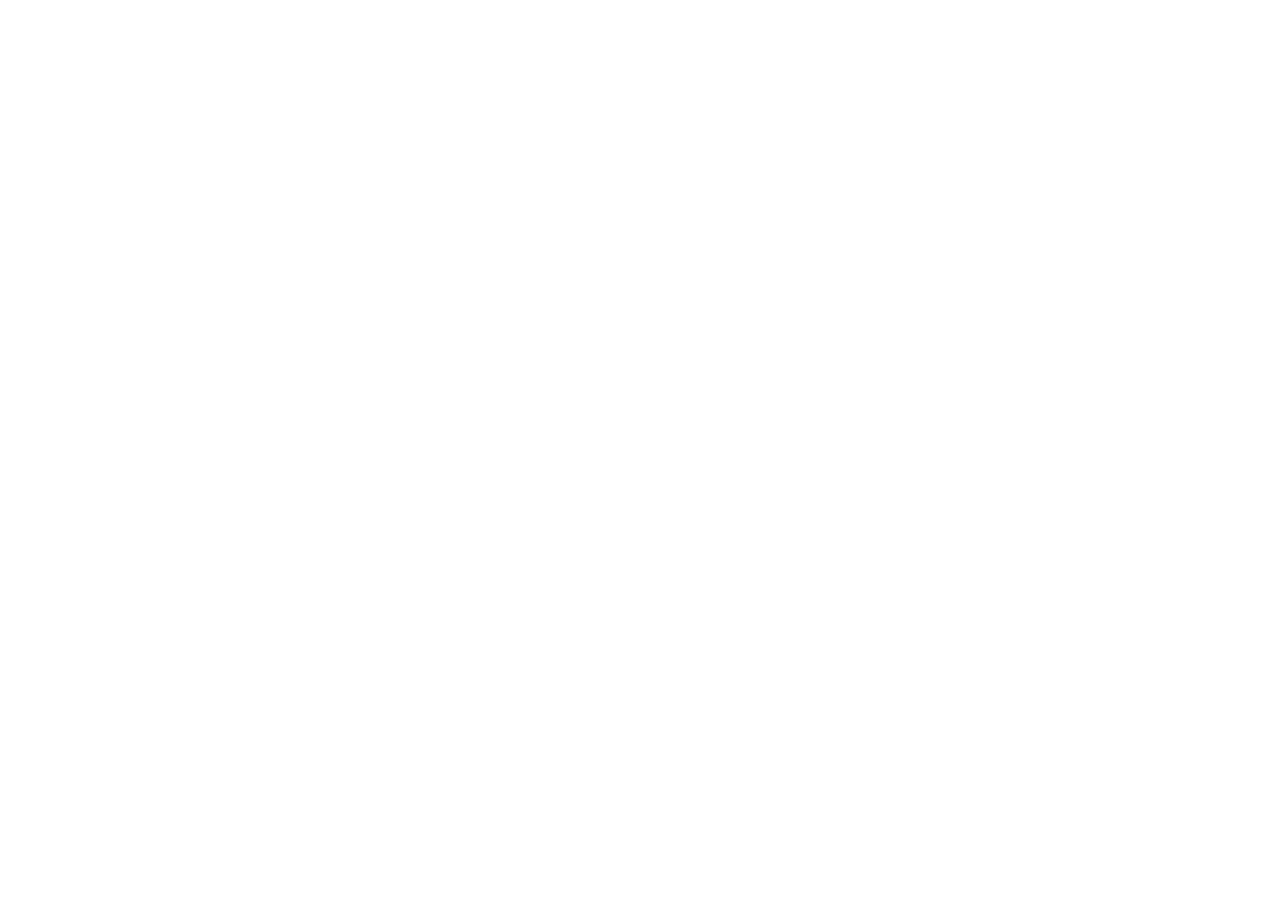
==== index.html @ 78a9b15f "first push" ====
<!DOCTYPE html>
<html lang="en">
<head>
    <meta charset="UTF-8">
    <meta http-equiv="X-UA-Compatible" content="IE=edge">
    <meta name="viewport" content="width=device-width, initial-scale=1.0">
    <title>Document</title>
    <link rel="stylesheet" href="./styles.css">
</head>
<body>
    
</body>
</html>
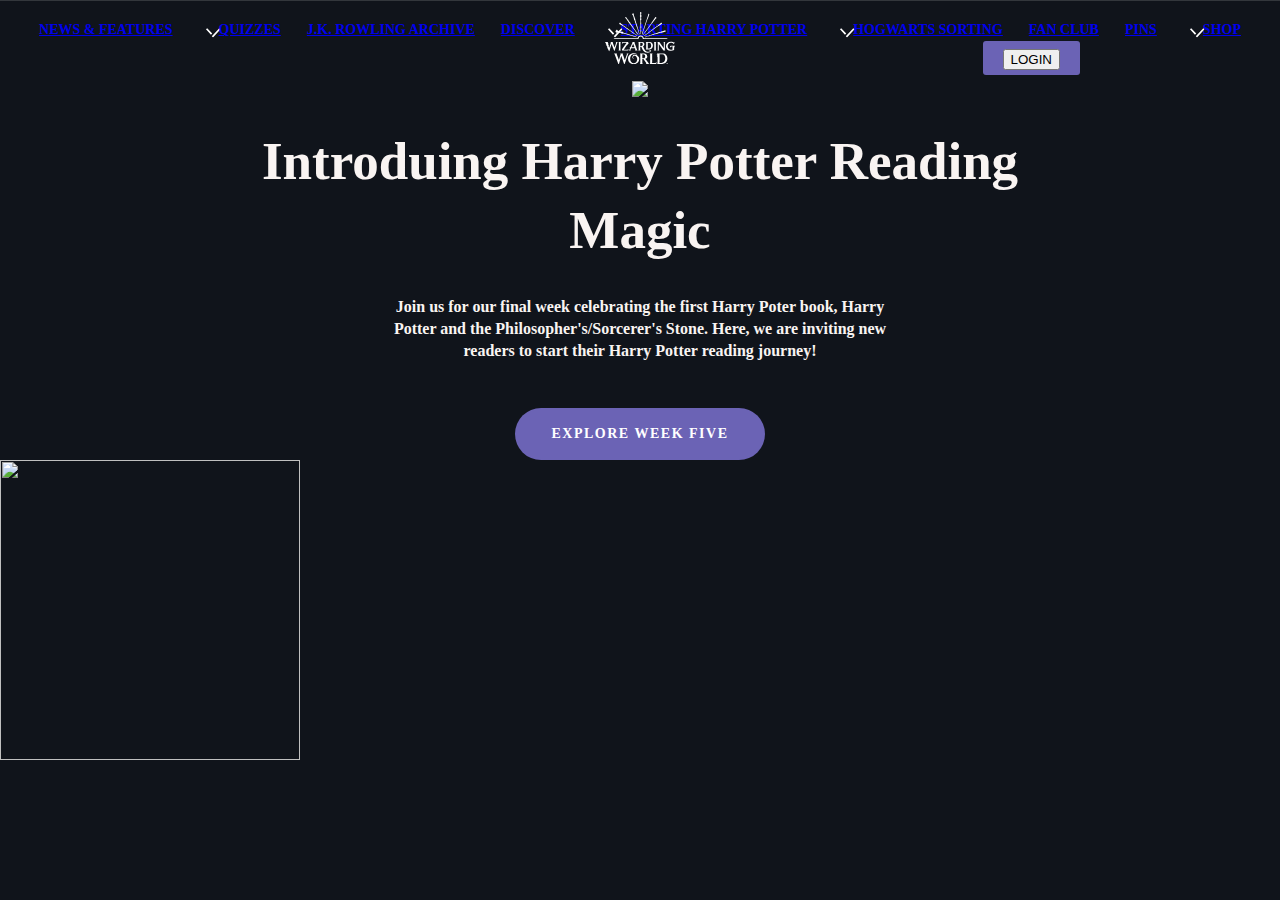
==== commit 737f53ef: "pushing code for deployment" ====
--- a/index.html
+++ b/index.html
@@ -1,13 +1,91 @@
 <!DOCTYPE html>
 <html lang="en">
 <head>
-    <meta charset="UTF-8">
+    <style>.async-hide { opacity: 0 !important}</style>
     <meta http-equiv="X-UA-Compatible" content="IE=edge">
     <meta name="viewport" content="width=device-width, initial-scale=1.0">
-    <title>Document</title>
+    <title>Wizarding World: The Official Home of Harry Potter</title>
     <link rel="stylesheet" href="./styles.css">
+    <link type="text/css" href="https://optanon.blob.core.windows.net/skins/6.18.0/default_flat_bottom_two_button_black/v2/css/optanon.css" rel="stylesheet">
 </head>
+
+
 <body>
+
+    <div class="firstHeader">
+
+        <div class="firstHeaderCenter">
+            <a title="Home Page" style="margin-top:0; margin-bottom:0" href="https://www.wizardingworld.com/"><div style="width:100%"><svg \xmlns="http://www.w3.org/2000/svg" viewBox="0 0 899.88 673.44" aria-labelledby="wizarding_world_logo_title_header"><title id="wizarding_world_logo_title_header">Wizarding World Logo</title><defs><style>.cls-1 {
+                fill: #FFF;
+              }</style></defs><path class="cls-1" d="M930.64,535.44h-33.8l6.61,7v95.91l-6.68,7.17h33.87L924,638.34V542.53ZM701.57,488.78v0A27.08,27.08,0,0,1,728.43,465h0A27.07,27.07,0,0,1,755.3,488.8v0a88.43,88.43,0,0,1,.63,9.68h318.57v-3.33L1061.63,486s-291,.05-293.77,0c-3.09-19-19.58-33.88-39.39-33.88h-.05c-19.81,0-36.3,14.92-39.38,33.88-2.79.05-293.77,0-293.77,0l-12.9,9.12v3.33H700.94A88.43,88.43,0,0,1,701.57,488.78Zm344.81,46.66h-26.6l6.66,7.08c0,5,0,74.07,0,74.07l-57.85-81.15H942.1l6.61,7.08s0,95.79,0,95.81l-6.64,7.19h26.32l-6.64-7.21V562l59.33,83.53h25.29l-6.67-7.17V542.53Zm-50-134.79-5.56,1.79c-6.45,2.09-13.12,4.24-19.72,6.15a22.25,22.25,0,0,1-6.78.44h-.61a5.39,5.39,0,0,1-1.91-.68c-.39-.19-.78-.38-1.17-.53l-1-.37-1.36,2.14.7.7.33.31a3.57,3.57,0,0,1,.43.44c.18.24.34.49.51.74a4.85,4.85,0,0,1-.83.36c-.7.22-1.41.41-2.12.59a29.7,29.7,0,0,0-3,.9c-1.89.7-3.75,1.45-5.62,2.21-1.71.69-3.43,1.38-5.15,2-1.92.73-4.06,1.43-6.54,2.15q-9.71,2.81-19.43,5.53c-.88.24-1.77.45-2.67.66l-1.81.43-2.75.72c-1.67.45-3.34.89-5,1.27a90.86,90.86,0,0,0-9.51,2.8c-1.85.63-3.76,1.27-5.81,1.87a113.22,113.22,0,0,0-12.25,4.65l-2.16.91c-3.71,1.56-7.44,3.22-11.05,4.81q-3.53,1.57-7.06,3.11a95.56,95.56,0,0,1-9.85,3.38c-2.65.8-5.38,1.63-7.86,2.57-4.91,1.87-10,3.42-15.16,5-2.72.82-5.3,2-8,2.75-1.88.5-3.73,1.15-5.6,1.68-3.56,1-7.28,2.12-10.44,3.09-1,.33-2.15.83-3.19,1.17-1.81.6-3.22,1-4.91,1.44s-3.48,1-5.38,1.46-1,.2-2.73.67-2.91.94-2.69,2.42c.16.67.77,1.29,2.9,1.29.06,0,3.85-.24,6.19-.67,5.65-1,10.87-2.49,16.89-3.76,2.48-.52,5.91-2.51,8.24-3s4.35-.89,6.8-1.44c1.94-.43,4.45-1.13,6.39-1.54,3.19-.68,5.74-2.28,8.55-3,4.39-1.12,8.77-1.48,12.38-3.65,3.44-2.07,7.13-2.31,11.08-3.66,1-.35,2-.76,3-1.17l1.4-.58c1.52-.61,3-1.29,4.5-2a50.54,50.54,0,0,1,9.53-3.59c1.54-.36,3-.84,4.51-1.31a30.25,30.25,0,0,1,7.61-1.75,19,19,0,0,0,2.68-.41l.47-.1a99.43,99.43,0,0,0,9.69-2.56c2.94-.89,6-1.81,9.28-2.48l3.91-.77c4-.8,8.19-1.62,12.27-2.57,2.31-.55,4.61-1.26,6.83-2,1.24-.38,2.47-.77,3.72-1.13.73-.21,1.47-.38,2.22-.56a31.4,31.4,0,0,0,3.67-1c4-1.47,7.86-3.08,11.46-4.6l.45-.18c1.29-.53,2.77-1.13,3.42-2.33.76-1.38,1.78-1.53,3.65-1.69s3.72-.32,5.59-.47c5.21-.43,10.61-.87,15.9-1.52A76.74,76.74,0,0,0,999,415.62c3.09-.9,6.18-1.94,9.18-2.95,3.72-1.25,7.57-2.54,11.41-3.57,5-1.35,15.81-3.74,20.79-4.85,3-.67,6-1.34,9-2.06,1.86-.45,4.4-1.86,4.22-3.59a4,4,0,0,0-1.45-2.78c-1.36-1-2-2.35-1.94-4.49a3.43,3.43,0,0,0-2.54-3l-.67-.08a16.39,16.39,0,0,0-6.2.08c-2.46.68-10.7,2.42-13.19,2.89a65.84,65.84,0,0,0-11.46,2.93c-4.69,1.82-9.6,3.34-14.35,4.81C1000,399.51,998.18,400.07,996.37,400.65Zm-129-111a3.45,3.45,0,0,0,.52.73c-32.55,44.52-107.29,148.89-108.51,150.46s-2.95,4.44-.83,5.72,4.76-2.38,4.76-2.38c26.58-33.61,95.93-127,111.91-148.54a3.53,3.53,0,0,0,.84.25h0a3.61,3.61,0,0,0,1.9-.18,3.43,3.43,0,0,0,2.11-2.81l.45-4.27a1.35,1.35,0,0,1,.56-.95l2.78-1.92a1.07,1.07,0,0,0,.3-.3l39.83-53.15a6.52,6.52,0,0,1,4.19-2.54l2.06-.33a3.56,3.56,0,0,0,2.69-2.1h0a2.34,2.34,0,0,0-.79-2.84l-15.67-11.25a2.35,2.35,0,0,0-2.94.16,3.55,3.55,0,0,0-1.13,3.22l.35,2.06a6.52,6.52,0,0,1-1.07,4.79l-37,55.15a1.46,1.46,0,0,0-.18.38l-.94,3.25a1.29,1.29,0,0,1-.72.83l-3.9,1.8a3.4,3.4,0,0,0-2,2.89,3.53,3.53,0,0,0,.43,1.85Zm-130,308s7.13,27.35,25.28,49.14c12.63,15.16,31.81,26,57.74,26,39,0,43.13-31.52,43.13-31.52H840.46l-6.2,12.1,13.17-7.54,4.54,4.64c-1.81,4.08-10.09,11.77-26.57,11.77-22.48,0-35.24-11.68-43.32-23.55-12.64-18.56-19-40.83-19-40.83l-8.13-2.83h0s22-8.22,22-30.54c0-10.91-6.74-20.83-17.59-25.89a32.86,32.86,0,0,0-14.1-3.24H695.88l6.61,7.07v95.8l-6.7,7.21h33.87L723,638.35s0-40.64,0-40.64ZM723,546.51h15.29c14.24,0,18.05,12.4,18.05,18.79,0,10.37-8.11,21.4-18.2,21.4H723ZM745.68,439a4.18,4.18,0,0,0,.59.35,2.46,2.46,0,0,0,2.09,0c1.18-.51,2.12-1.85,2.77-4,.93-3,2.2-7.37,3.55-12,1.08-3.69,2.22-7.58,3.29-11.18,2.94-9.83,11.62-33.26,16.28-45.85,1.7-4.57,2.82-7.58,3-8.14s.33-1.21.47-1.78a51.64,51.64,0,0,1,1.83-6.13c.29-.83.7-2,1.21-3.45,2.84-8.12,8.77-25,11.62-35.58a23.06,23.06,0,0,1,1.1-3.12,22.51,22.51,0,0,0,1.18-3.46,23.09,23.09,0,0,1,.84-2.87,31,31,0,0,0,1.22-4.41,10.4,10.4,0,0,1,.73-2c.56-1.33,1.42-3.35,2.65-6.88,1.43-4.09,5-14.74,7.36-21.78,1.25-3.73,2.18-6.5,2.3-6.83s.54-1.3,1.16-2.71c1-2.21,2.44-5.53,4.3-10,3.21-7.73,9.23-23.14,13.51-34.37,1.51-4,3-7.62,4.33-11,2.63-6.55,4.91-12.21,6.1-16.81,1.87-7.2-4-12.91-6.84-13.66s-3.41.72-3.94,1.9l-.12.26c-2.24,4.84-4.2,13.17-5.78,19.86-1,4.22-1.86,7.86-2.58,9.88-5.91,16.46-8.23,23.91-10.93,32.54-1,3.3-2.1,6.74-3.45,10.9-2.1,6.52-6.23,18.83-10.59,31.87-5.6,16.72-11.39,34-13.44,40.62-2.26,7.31-12.29,37.74-19.62,60-4.5,13.66-8.06,24.46-8.55,26.06-1.32,4.24-6.8,22.64-8,27.23C744.43,435.71,744,437.8,745.68,439Zm27.39,18.55h0a2.52,2.52,0,0,0,3.63.74c20.1-14.45,170.22-121.09,179.12-127.48a3.51,3.51,0,0,0,2.89-.57,3.82,3.82,0,0,0,1.4-1.74c1.27-.68,4.72-2.53,7.09-3.77S987,312.66,990.41,311c8.31-2.85,16.14-8.34,11.45-17.86-2.21-4.5-7.75-6.39-12.33-5-7.16,2.17-6.72,9.7-6.71,10.57-1.77.76-3.72.26-4.83.29a.71.71,0,0,0-.63.44,5.4,5.4,0,0,0-.23.86,3.78,3.78,0,0,1-1.3,2.14L954,320.46a4.34,4.34,0,0,0-2.45.9,5.12,5.12,0,0,0-1.32,2.17c-6.9,5-158,116.8-176.55,130.71A2.53,2.53,0,0,0,773.07,457.58ZM620.45,184.7c.81.29,2.57,1.18,3.18,1.49l2.08,1.09.2.65a11.25,11.25,0,0,0,1.07,3.26,41.31,41.31,0,0,1,1.42,4.69,2.67,2.67,0,0,0,.25.58l3,5.17.59,1.86.41.25a3.29,3.29,0,0,1,.31.27,2,2,0,0,0-.49,1.35c0,1.41,1.25,3,2.28,4.06a62,62,0,0,1,2.83,8.54c-.15.51-.27,1.73.54,5.07a33.79,33.79,0,0,1,1,3.95,48,48,0,0,0,1.59,5.9l1.15,3.68a24.16,24.16,0,0,1,.82,3.28c.05.45.2,2.21.64,8.09a2.43,2.43,0,0,0,.78,1.62l2.11,1.95a18.12,18.12,0,0,1,1.36,1.54,6.73,6.73,0,0,0,1.53,1.4l5.7,17.05c3.45,11.25,7.48,24.31,11.63,37,1.27,3.87,2.52,7.78,3.77,11.7,4.23,13.28,8.6,27,14.13,39.72l25.52,76.37a3.06,3.06,0,0,0,3.79,1.94,1.66,1.66,0,0,0,.62-.32,3.07,3.07,0,0,0,1.13-3.35l-21.54-72a58.16,58.16,0,0,0-2.84-9.8l-.46-1.1-.41-1.33a30.25,30.25,0,0,0-1.6-9.58c-1.48-3.92-3.17-7.75-4.64-11l-1.64-5.41c-2.22-9.19-5-18.85-8.53-29.51-1-3.05-1.83-5.35-2.64-7.36l-11.6-38.26a2.47,2.47,0,0,0,1.65-3.1l-3-9.76a2.51,2.51,0,0,0-.69-1.08l-1.83-1.63-.32-1,0-1.28a2.38,2.38,0,0,0-.18-.88l-4.52-10.89.65-2a2.46,2.46,0,0,0,.07-1.67l-.56-1.77a2.37,2.37,0,0,0-1-1.3l-1.76-1.61-.15-.09-1.27-3.37-1.91-7.59L639.77,187c1.35-4.81,1.11-5.59,1-6a9.89,9.89,0,0,1,.06-1.82,12.47,12.47,0,0,0,.07-2.24c-.06-.54-.1-2-.11-4a2.45,2.45,0,0,0-1.77-2.34l-2.27-.66-2.34-.88-1.92-.51a2.51,2.51,0,0,0-1.36,0l-2.3.73c-2.24.08-3.41.74-3.45,1.84a9,9,0,0,1-1.21,1.76l-2.5.78-.27.11c-.55.32-2.37,1.48-2.61,3a25.09,25.09,0,0,0,.11,4.37C618.65,182.64,619,184.2,620.45,184.7ZM464.41,310a15.29,15.29,0,0,1,7.32,3.41c2.06,1.85,7,3.65,9,5.2s6.21,4.27,8.15,4.81a9.76,9.76,0,0,1,5.05,3.26c1,1.42,4.24,1.7,4.24,1.7a26.27,26.27,0,0,0,2.83,2.54c1.06.71,7.41,3.85,9.58,6s9,5.45,13.87,9.45a64.49,64.49,0,0,0,10.42,7.27c2.56,1.34,6.86,4.79,9.32,6.84s6.35,4.28,8.8,6.48,7.67,5.18,11.65,7.71,9,6.8,12.24,8.81,10.24,6.38,12.85,8.45,11.4,8.55,15.8,11.28a124.22,124.22,0,0,1,13.14,9.5c3.9,3.24,15.59,10.68,26,17.66s33.13,22.92,36.18,24.9,4.67.61,4.91-.07.66-1.79-1.64-4-14.3-10.66-19.43-14.35-19.63-15-23.43-17.76-29.19-21.1-35-25.31-13.7-9.72-17.91-12.72-9.89-6.91-14.81-10-8-6.81-14.93-11.32-9.74-8-15.78-11.42-8.42-6-11.52-8.71-8.25-4.46-10.88-7.53-7.79-4.85-7.79-4.85c-.52-1.51-5.62-4.34-6.95-5.23s-12.12-12-16.92-15.76S480,301,478.13,299.7s-3-4-8.07-9.15c-4.45-4.55-11.61-1.76-14.42,1.74s-2.74,6.69-1.18,11.21S461.47,309.32,464.41,310Zm69.75-81.81.59,2.92a2.92,2.92,0,0,0,1.69,2.09l2.81,1.21,12,16.37,0,1.46c0,.1,0,.21,0,.32a2.73,2.73,0,0,0,.1,1.31,14.68,14.68,0,0,0,1.88,3,3,3,0,0,0,.7.58l3,1.54,5.75,7.74,1.34,2.37.26.36,2,2.16,3.85,5.19-.07,1.36a3.27,3.27,0,0,0,.59,2.08c.54.77,1.37,1.81,2,2.53a3.25,3.25,0,0,0,1.82,1l1,.2L578,287.3l-.37,1.32,0,.09a11.25,11.25,0,0,0,2.06,3.07l.09.06h1.45l3.85,5.21-.27,2.67,0,.07a10.33,10.33,0,0,0,3.12,3.63l2,.21,3.8,5.12a4.8,4.8,0,0,0,.15,1,7.47,7.47,0,0,0,1.5,2.8,11.54,11.54,0,0,0,3.12,2.65l3.16,4.21a5.85,5.85,0,0,0,2.34,3.69,1.32,1.32,0,0,0,.58.21l14,18.71,11,14.57a19.5,19.5,0,0,0,5.82,7.73c9.72,12.92,57.89,76.73,59.38,78.57a4,4,0,0,0,3,1.77,2.62,2.62,0,0,0,1.85-.78,3.78,3.78,0,0,0,0-5.1c-.59-.77-43.86-61-71.4-99.74a21.76,21.76,0,0,0-2-3.67,62.37,62.37,0,0,0-7.93-10L613,318a1,1,0,0,0-.08-.37A20.82,20.82,0,0,0,610,313.4l-.37-.45a13.7,13.7,0,0,0-2.53-4.81,26,26,0,0,0-2.36-3.55h0L596.4,293l.46-1.94V291c-.09-1.09-2.29-4.42-3.38-4.83l-.08,0-1.76.2-2.18-2.92.43-1.54v-.07a2.88,2.88,0,0,0-.38-1.18,24.34,24.34,0,0,0-1.41-2.12,2.77,2.77,0,0,0-1.69-1.06l-1.3-.12-4.44-6.34.09-2.46,0-.06a28,28,0,0,0-2.68-4l-2.67-.89-3.44-4.82v0c.38-.84,1-2.12.52-2.9-.68-1.2-1.69-2.95-2.49-4.31-.65-1.11-1.85-1.69-3.65-1.77l-.85,0-13.54-18.94-.45-1.79A3.54,3.54,0,0,0,550.2,227l-2.88-2.16-6.76-10.06a2.56,2.56,0,0,0-3.59-.58l-6.32,4.66a2.56,2.56,0,0,0-.53,3.55ZM408.35,409.61a10.28,10.28,0,0,0,1.35,1.65c1,1.13,4.81,3.38,6.07,4a11.75,11.75,0,0,0,4.34,1.79,23.49,23.49,0,0,1,2.79,1,20.34,20.34,0,0,0,4.52,1.41c.24,0,.5.06.78.1,1.42.21,3.38.5,4.76-.61.54-.43,1.76-2.12,1.72-2.78s-2.54.54-5.21-2.11c-.55-.54-3.41-3-3.48-3.62s1.81-4.3,2.38-4.35a13.8,13.8,0,0,1,2.75.8,19.36,19.36,0,0,1,7.33,4.26,18.52,18.52,0,0,0,11.83,4.76c19.29-1.53,39,9.12,40.81,10.91,2.8,2.78,5.11,2.08,5.37,2l.26-.09.2-.2c3.95-3.81,10.81-2.54,10.84-2.54l46.75,13.45a82.68,82.68,0,0,0,11.92,3.43l105.09,30.72a2.76,2.76,0,0,0,.85.11,2.88,2.88,0,0,0,2.58-4,2.9,2.9,0,0,0-1.76-1.6c-6.59-2.11-29.48-10-58-19.18a81.18,81.18,0,0,0-10.9-4.36,77.24,77.24,0,0,0-9.86-2.33c-55.34-17.86-86.38-28.05-89.79-29.45-2.78-1.15-3-2-3-2.08-.07-.57,1.2-1.51,1.75-1.91s1.29-1,1.23-1.79l-.1-.77-.63-.33c-1.36-.72-7-1-14.79-.82-10.29.3-45.47-4.42-52-13.47a31.52,31.52,0,0,0-4.76-5.27,27.24,27.24,0,0,1-3.66-3.78c-4-5.16-11.7-7-14,1-1.77,6.13-9.5,6.27-11.06,12.55-.69,2.76,1.91,4.41,3.12,6.76C407.32,405.05,406.73,407.66,408.35,409.61ZM720,207.3c.16,2,2.12,3.21,3.33,3.8l.58,23.89-2.56,2.43a3.89,3.89,0,0,0-1.29,2.79c0,.68,0,1.43.05,2.2a17.54,17.54,0,0,0,4.28,10.36c.12.14.23.27.31.38l.19,4.16a111.42,111.42,0,0,0,.77,17.9l.48,11c-2.83,4.07-3.83,7.64-3,10.61a7.26,7.26,0,0,0,3.13,4.12v.69a72.88,72.88,0,0,0,0,18.19l0,16.16a12.16,12.16,0,0,0-2.82,9.24c.17,3,.9,5.17,2.15,6.31.24,2.3.61,4.57,1,6.76l.23,1.38-.53,31.19c-3.37,8.51-.7,13.69.66,15.58.27,5.82.76,27.28.77,27.49,0,.6.43,2.64,2.27,2.64a2.84,2.84,0,0,0,2.91-3c.42-7.64,1.28-22.64,1.09-27.11,1.37-1.88,4.07-7.06.69-15.62l-.07-4.27a50.53,50.53,0,0,0-.11-7.09l-.13-8.43a57.75,57.75,0,0,0-.1-6.32L734,358c.21-1.92.36-3.87.45-5.81,1.25-.94,2.13-2.91,2.62-5.92a12.31,12.31,0,0,0-2.5-10.3l0-2.08a23.2,23.2,0,0,0,0-4.87l-.5-28.18a8.15,8.15,0,0,0,2.93-4.71c.63-3.05-.44-6.5-3.18-10.27l.16-32.73a20.55,20.55,0,0,0,4.63-12.92,4,4,0,0,0-1.29-2.78L734.72,235v-.23c.26-3.66.35-7.39.28-11.36l.3-12.3c1.24-.58,3.25-1.83,3.41-3.8.08-.88.45-3.64,1-7.56a6.15,6.15,0,0,0-4.14-6.8l-.84-15.21a9.11,9.11,0,0,0,3.47-8.14,8.12,8.12,0,0,0-4.71-6.31l4.1-6.81v-.33c0-.49.12-4.78-2.68-5.49a23.9,23.9,0,0,0-5.93-.77h-.76a13.34,13.34,0,0,0-3.45.46l-.17,0-1,.26c-2.77.71-2.67,5-2.65,5.49v.33l4.1,6.81a8.14,8.14,0,0,0-4.71,6.31,9.13,9.13,0,0,0,3.46,8.14l-.83,15.2a6.09,6.09,0,0,0-4.07,6.81C719.53,203.72,719.89,206.41,720,207.3ZM704.2,729.1,674.12,701l-37.72-.5s-12,16.34-14,26.44c-2.06,10.5,5.24,23.92,22.55,20.46,0,0-9.91.23-13.88-8.09-2.23-5.41-2.9-12.94,5.21-19.67,13.62-11.31,29.28-3.45,36,4.65,6.5,7.85,14.4,24.84,10.76,43.65-5.31,27.42-23.48,41.81-43.31,41.81-23.46,0-46.53-23.57-46.53-59.06,0-12.62,3.45-28,12.43-39.94,22.62-30.14,68.42-21.26,81.76-16.31a88.49,88.49,0,0,0-47.66-13.84c-44.53-.25-73.78,31.63-73.78,70.09,0,44,34,70.8,73.78,70.8,26.49,0,48.71-12.3,60.21-30.31,7.7-12.08,12.72-31.25,8.59-48.32A118.32,118.32,0,0,0,704.2,729.1Zm88.94,27.16-8.21-2.89L811,741.59h0l-4.56-3.42c.31-.47,12.28-14,12.28-14l-6.91.25c4.6-25.39-16.81-42-37.48-42h-57l6.77,7.32v120.5l-6.84,7.32h39.29l-6.77-7.32V755.46h14.35l38.17,54.73-6.79,7.32H837.7l-6.76-7.32Zm-28.7-12.06H749.86V693.87h14.42c14.32,0,22.1,13.32,22.1,23.65C786.38,730.49,778.89,744.2,764.44,744.2Zm106.83,62.09,5.3-5.63v-111l6.93-7.3H843.89l6.74,7.3V810.23l-6.8,7.28H930l2.91-26.93-12.77,15.71Zm298.61-223.9h-38.75c-10.55,0-21.2.73-25.05,9.65-.38.88-1,3.11-1,3.11L1116.44,606l5.13-12.42h22.17l-5.37,5.72v34c-5,2.09-13.4,3.57-20.38,3.57-20.37,0-42.36-17.63-42.36-46.12,0-22.74,14.85-46.91,42.36-46.91,13,0,24,5.36,28.79,9.75a73.49,73.49,0,0,1,9.91,12.16l8.78-29-12.69,4.64s-17.58-8.69-34.5-8.69c-38,0-64.5,23.87-64.5,58a59.81,59.81,0,0,0,16.14,41.55c12.9,13.83,31.39,15.7,47.78,15.7a98.91,98.91,0,0,0,41.45-9.69V605.87l9.79-11.44-8.94-1.51Zm-156.31,100H936.08l11.15,12.84-13.5-1.08,12.76,24.7-8.63-3.61,8.2,17.14v77.83l-6.85,7.32h69.15c22.6,0,63.78-19.22,63.78-68.87C1072.14,709.12,1048.06,682.37,1013.57,682.37ZM995.84,806.29H966.59l5.26-5.6V693.59h34.29c25.92,0,39,27.84,39,55.66C1045.1,782.71,1022.05,806.29,995.84,806.29ZM394.57,644.94l34.08-102.38,6.77-7.12H407.73l6.66,7.12-21.34,63.21-24.47-63.25,6.78-7.1-36.33,0,6.69,7.08-20.3,68.14-11.87-27.6,8.76,3.62-16.18-30.84,10,4.21-11.57-24.61H270l20.3,35.1-11-4.65,25.51,39.47-10.68-4.44,28.52,53.33,5.47-7.67,26.25-84.91,34.71,90.94Zm174.28-94.79V535.44H492.26l-3.84,26.17,14.45-15.18h44.66l-58.39,83.8v15.29h79.71l2.77-24.19s-12.47,13.2-12.57,13.21H511.31l36.09-52.67,15.52-10.33-5.59-3.19,20.21-12.94Zm121,95.37-6.65-7.17-34.88-95.81,6.58-7.1H618l6.49,7.07-27.48,62H584.44l8.84,8.44L582,638.35l-6.67,7.17h28.07l-6.67-7.17,10.05-22.85h53l-4.93,4.75,6.57,18.1-6.68,7.17Zm-78.09-41,20.41-46.35,16.94,46.35ZM885.85,581.9c0-22.45-10-46.46-43.35-46.46l-49.58,0,6.68,7v81.46L793.82,631h50.94C869.66,631,885.85,608.37,885.85,581.9ZM835.18,620H814.84l5.16-5.5v-68h16.79c22.53,0,26.85,22.32,26.85,35.28C863.64,599.22,855.92,620,835.18,620Zm-259.71,62.4H546.53l6.41,7.31L525.25,770.1l-27.46-80.59,7.4-7.14H464.46l6.56,7.31-22,77.83-29.3-77.83,6-7.31H385.55l7.18,7.31,50.52,133.56,7.23-7.73L479,711.81l38.09,111.51,6.8-7.32c9.35-27,43.39-126.28,43.41-126.32ZM475.66,535.44h-33.8l6.61,7v95.9l-6.68,7.17h33.87L469,638.34v-95.8Zm582,272.4h3.47v9.6h1.74v-9.6h3.47v-1.56h-8.68Zm16.42,7.9-3.81-9.46h-1.85v11.16h1.67v-7.73l.58,1.58,2.57,6.15h1.68l2.57-6.15.58-1.58v7.73h1.67V806.28h-1.85Z" transform="translate(-270 -149.88)"></path></svg></div></a>
+        </div>
+       
+        <div class="firstHeaderRight">
+
+        <div class="loginHeader"><a href="https://my.wizardingworld.com/login" style="margin-top:0;margin-bottom:0" aria-labelledby="wizarding_world_login" title="Login"><button type="button" class="Header_crest__3lvzk" id="wizarding_world_login"><span
+            data-optimize-navigation-authentication="true">LOGIN</span></button></a></div>
+        </div>
+
+    </div>
+
+        <div class="navBar">
+    
+            <div class="newsAndFeatures" ><a href="./blank.html">News & Features</a></div>
+            <div class="newsAndFeaturesArrow"><svg width="10" height="15"><g stroke="#FFF" stroke-width="1.7" fill="none" fill-rule="evenodd"><path d="M6.664 8.923l-5.4 5M9.364 8.09l-8.1-7.5"></path></g></svg></div>
+        
+            <div class="quiz"><a href="./blank.html">Quizzes</a></div>
+
+            <div class="archive"><a href="./blank.html">J.K. Rowling Archive</a></div>
+
+            <div class="discover"><a href="./blank.html">Discover</a></div>
+            <div class="discoverArrow"><svg width="10" height="15" class="Navigation_arrowIcon__3jxhh "><g stroke="#FFF" stroke-width="1.7" fill="none" fill-rule="evenodd"><path d="M6.664 8.923l-5.4 5M9.364 8.09l-8.1-7.5"></path></g></svg></div>
+
+            <div class="starting"><a href="./blank.html">Starting Harry Potter</a></div>
+            <div class="startingArrow"><svg width="10" height="15" class="Navigation_arrowIcon__3jxhh "><g stroke="#FFF" stroke-width="1.7" fill="none" fill-rule="evenodd"><path d="M6.664 8.923l-5.4 5M9.364 8.09l-8.1-7.5"></path></g></svg></div>
+
+            <div class="sorting"><a href="./blank.html">Hogwarts Sorting</a></div>
+
+            <div class="fan"><a href="./blank.html">Fan Club</a></div>
+
+            <div class="pins"><a href="./blank.html">Pins</a></div>
+            <div class="pinsArrow"><svg width="10" height="15" class="Navigation_arrowIcon__3jxhh "><g stroke="#FFF" stroke-width="1.7" fill="none" fill-rule="evenodd"><path d="M6.664 8.923l-5.4 5M9.364 8.09l-8.1-7.5"></path></g></svg></div>
+
+            <div class="shop"><a href="./blank.html">Shop</a></div>
+        </div>
+
+    <br/>
+    
+    <div class="intro">
+
+        <div class="harryPotter1">
+        <img src="https://www.wizardingworld.com/_next/image?url=%2Fimages%2Fpages%2Fhome%2Flogo.png&w=640&q=75">
+        </div>
+
+        <br/>
+    
+        <h1>Introduing Harry Potter Reading Magic</h1>
+        <div class="celebrate">
+        <h4>Join us for our final week celebrating the first Harry Poter book, Harry
+        Potter and the Philosopher's/Sorcerer's Stone. Here, we are inviting new
+        readers to start their Harry Potter reading journey!
+        </h4>
+        </div>
+    </div>
+
+    <br/>
+
+    <button id="exploreWeekFive" type="button" href="./blank.html" data-optimize-article-curated-hero-cta="true"><span class="ButtonNew_label__qqM_o">Explore Week Five</span></button>
+
+
+    <div class="pictureOneContainer">
+        <div class="pictureOne">
+            <img src="../assets.download.jpeg" class="imageOne" width="300" height="300">
+    
+        </div>
+    </div>
+
+
+
     
 </body>
 </html>--- a/styles.css
+++ b/styles.css
@@ -0,0 +1,375 @@
+body {
+    background-color: #10141b;
+    color: #fff;
+    font-family: Sofia Pro, serif;
+    font-size: 18px;
+    font-weight: 300;
+    line-height: 24px;
+    margin: 0px 0px 0px 0px;
+}
+
+.firstHeader {
+    display: flex;
+    position: fixed;
+    top: 0;
+    width: 100%;
+    align-items: center;
+    background-color: transparent;
+    transition: ease-in;
+    padding: 12px 0 10px;
+    z-index: 9997;
+}
+
+.firstHeader a:hover{
+    background-color: pink;
+}
+
+.firstHeaderCenter {
+    margin: 0 auto;
+    width: 70px;
+    cursor: pointer;
+}
+
+.firstHeaderRight {
+    right: 0;
+    position: absolute;
+    margin-right: 100px;
+}
+
+.loginHeader {
+    border: unset;
+    background-color: unset;
+    cursor: pointer;
+    font-family: Sofia Pro, serif;
+    font-size: 12px;
+    font-weight: 400;
+    font-style: normal;
+    font-stretch: normal;
+    line-height: normal;
+    letter-spacing: normal;
+    background-color: #6b63b5;
+    color: #f9f4f2;
+    border-radius: 3px;
+    padding: 8px 20px 5px;
+    right: 0;
+    position: absolute;
+    margin-right: 100px;
+}
+
+
+.navBar {
+    border-top: 1px solid hsla(0,0%, 100%, .15);
+    position: relative;
+    list-style: none;
+    padding: 7px 0 2px;
+    margin: 0;
+    background-color: transparent;
+    transition: background-color .3s ease-in;
+    display: flex;
+    flex-direction: row;
+    flex-wrap: wrap;
+    justify-content: center;
+}
+
+.navBar a:hover {
+    border-bottom: 1px solid #6b63b5;
+    background: #10141b;
+}
+
+
+.newsAndFeatures {
+    border-bottom: 1px solid transparent;
+    opacity: 1;
+    transition: opacity .2s ease-in;
+    display: flex;
+    flex-direction: row;
+    justify-content: flex-start;
+    display: block;
+    font-family: Sofia Pro, serif;
+    text-transform: uppercase;
+    font-size: 14px;
+    font-weight: 700;
+    padding: 10px 13px;
+    margin-top: 0;
+    color: #fff;
+    border-bottom: 1px solid transparent;
+    cursor: pointer;
+    position: relative;
+}
+
+.newsAndFeaturesArrow {
+    transform: rotate(90deg);
+    display: inline-block;
+    margin-left: 10px;
+    position: relative;
+    top: 2px;
+    transition: transform .2s ease-in, -webkit-transform .2s ease-in, -moz-transform .2s ease-in;
+}
+
+.quiz {
+    border-bottom: 1px solid transparent;
+    opacity: 1;
+    transition: opacity .2s ease-in;
+    display: flex;
+    flex-direction: row;
+    justify-content: flex-start;
+    display: block;
+    font-family: Sofia Pro, serif;
+    text-transform: uppercase;
+    font-size: 14px;
+    font-weight: 700;
+    padding: 10px 13px;
+    margin-top: 0;
+    color: #fff;
+    border-bottom: 1px solid transparent;
+    cursor: pointer;
+    position: relative;
+}
+
+.archive {
+    opacity: 1;
+    transition: opacity .2s ease-in;
+    display: flex;
+    flex-direction: row;
+    justify-content: flex-start;
+    display: block;
+    font-family: Sofia Pro, serif;
+    text-transform: uppercase;
+    font-size: 14px;
+    font-weight: 700;
+    padding: 10px 13px;
+    margin-top: 0;
+    color: #fff;
+    border-bottom: 1px solid transparent;
+    cursor: pointer;
+    position: relative;
+}
+
+.discover {
+    opacity: 1;
+    transition: opacity .2s ease-in;
+    display: flex;
+    flex-direction: row;
+    justify-content: flex-start;
+    display: block;
+    font-family: Sofia Pro, serif;
+    text-transform: uppercase;
+    font-size: 14px;
+    font-weight: 700;
+    padding: 10px 13px;
+    margin-top: 0;
+    color: #fff;
+    border-bottom: 1px solid transparent;
+    cursor: pointer;
+    position: relative;
+}
+
+.discoverArrow {
+    transform: rotate(90deg);
+    display: inline-block;
+    margin-left: 10px;
+    position: relative;
+    top: 2px;
+    transition: transform .2s ease-in, -webkit-transform .2s ease-in, -moz-transform .2s ease-in;
+}
+
+.starting {
+    opacity: 1;
+    transition: opacity .2s ease-in;
+    display: flex;
+    flex-direction: row;
+    justify-content: flex-start;
+    display: block;
+    font-family: Sofia Pro, serif;
+    text-transform: uppercase;
+    font-size: 14px;
+    font-weight: 700;
+    padding: 10px 13px;
+    margin-top: 0;
+    color: #fff;
+    border-bottom: 1px solid transparent;
+    cursor: pointer;
+    position: relative;
+}
+
+.startingArrow {
+    transform: rotate(90deg);
+    display: inline-block;
+    margin-left: 10px;
+    position: relative;
+    top: 2px;
+    transition: transform .2s ease-in, -webkit-transform .2s ease-in, -moz-transform .2s ease-in;
+}
+
+.sorting {
+    border-bottom: 1px solid transparent;
+    opacity: 1;
+    transition: opacity .2s ease-in;
+    display: flex;
+    flex-direction: row;
+    justify-content: flex-start;
+    display: block;
+    font-family: Sofia Pro, serif;
+    text-transform: uppercase;
+    font-size: 14px;
+    font-weight: 700;
+    padding: 10px 13px;
+    margin-top: 0;
+    color: #fff;
+    border-bottom: 1px solid transparent;
+    cursor: pointer;
+    position: relative;
+}
+
+.fan {
+    border-bottom: 1px solid transparent;
+    opacity: 1;
+    transition: opacity .2s ease-in;
+    display: flex;
+    flex-direction: row;
+    justify-content: flex-start;
+    display: block;
+    font-family: Sofia Pro, serif;
+    text-transform: uppercase;
+    font-size: 14px;
+    font-weight: 700;
+    padding: 10px 13px;
+    margin-top: 0;
+    color: #fff;
+    border-bottom: 1px solid transparent;
+    cursor: pointer;
+    position: relative;
+}
+
+.pins {
+    border-bottom: 1px solid transparent;
+    opacity: 1;
+    transition: opacity .2s ease-in;
+    display: flex;
+    flex-direction: row;
+    justify-content: flex-start;
+    display: block;
+    font-family: Sofia Pro, serif;
+    text-transform: uppercase;
+    font-size: 14px;
+    font-weight: 700;
+    padding: 10px 13px;
+    margin-top: 0;
+    color: #fff;
+    border-bottom: 1px solid transparent;
+    cursor: pointer;
+    position: relative;
+}
+
+.pinsArrow {
+    transform: rotate(90deg);
+    display: inline-block;
+    margin-left: 10px;
+    position: relative;
+    top: 2px;
+    transition: transform .2s ease-in, -webkit-transform .2s ease-in, -moz-transform .2s ease-in;
+}
+
+.shop {
+    opacity: 1;
+    transition: opacity .2s ease-in;
+    display: flex;
+    flex-direction: row;
+    justify-content: flex-start;
+    display: block;
+    font-family: Sofia Pro, serif;
+    text-transform: uppercase;
+    font-size: 14px;
+    font-weight: 700;
+    padding: 10px 13px;
+    margin-top: 0;
+    color: #fff;
+    border-bottom: 1px solid transparent;
+    cursor: pointer;
+    position: relative;
+}
+
+/* .harryPotter1 {
+    position: absolute;
+    top: 0;
+    left: 0;
+    bottom: 0;
+    right: 0;
+    box-sizing: border-box;
+    padding: 0;
+    border: none;
+    margin: auto;
+    display: block;
+    width: 0;
+    height: 0;
+    min-width: 100%;
+    max-width: 100%;
+    min-height: 100%;
+    max-height: 100%;
+} */
+
+
+h1 {
+    font-family: serif;
+    font-size: 53px;
+    font-weight: 700;
+    line-height: 1.3;
+    text-align: center;
+    max-width: 760px;
+    padding: 0 30px;
+    margin: 0 0 10px;
+    color: #f9f4f2;
+}
+
+button {
+    appearance: auto;
+    text-rendering: auto;
+    color: internal light dark(black, white);
+    letter-spacing: normal;
+    word-spacing: normal;
+    text-indent: 0px;
+    text-shadow: none;
+    align-items: flex-start;
+    cursor: default;
+    margin: 0em;
+    font: 400 13.3333px Arial;
+}
+
+.intro {
+    display: flex;
+    align-items: center;
+    flex-direction: column;
+    position: relative;
+}
+
+.celebrate {
+    font-family: Sofia Pro, serif;
+    font-size: 16px;
+    line-height: 1.38;
+    color: #f9f4f2;
+    text-align: center;
+    max-width: 520px;
+    padding: 0 30px;
+}
+
+#exploreWeekFive {
+    color: #fff;
+    background-color: #6b63b5;
+    font-family: Sofia Pro, serif;
+    display: block;
+    margin: auto;
+    font-weight: 700;
+    font-size: 14px;
+    text-align: center;
+    text-transform: uppercase;
+    font-stretch: normal;
+    font-style: normal;
+    line-height: 1;
+    letter-spacing: 1.5px;
+    border-radius: 30px;
+    border: 1px solid transparent;
+    box-sizing: border-box;
+    padding: 18px 31px;
+    min-width: 250px;
+    transition: background-color .3s ease-in-out, color .3s ease-in-out;
+}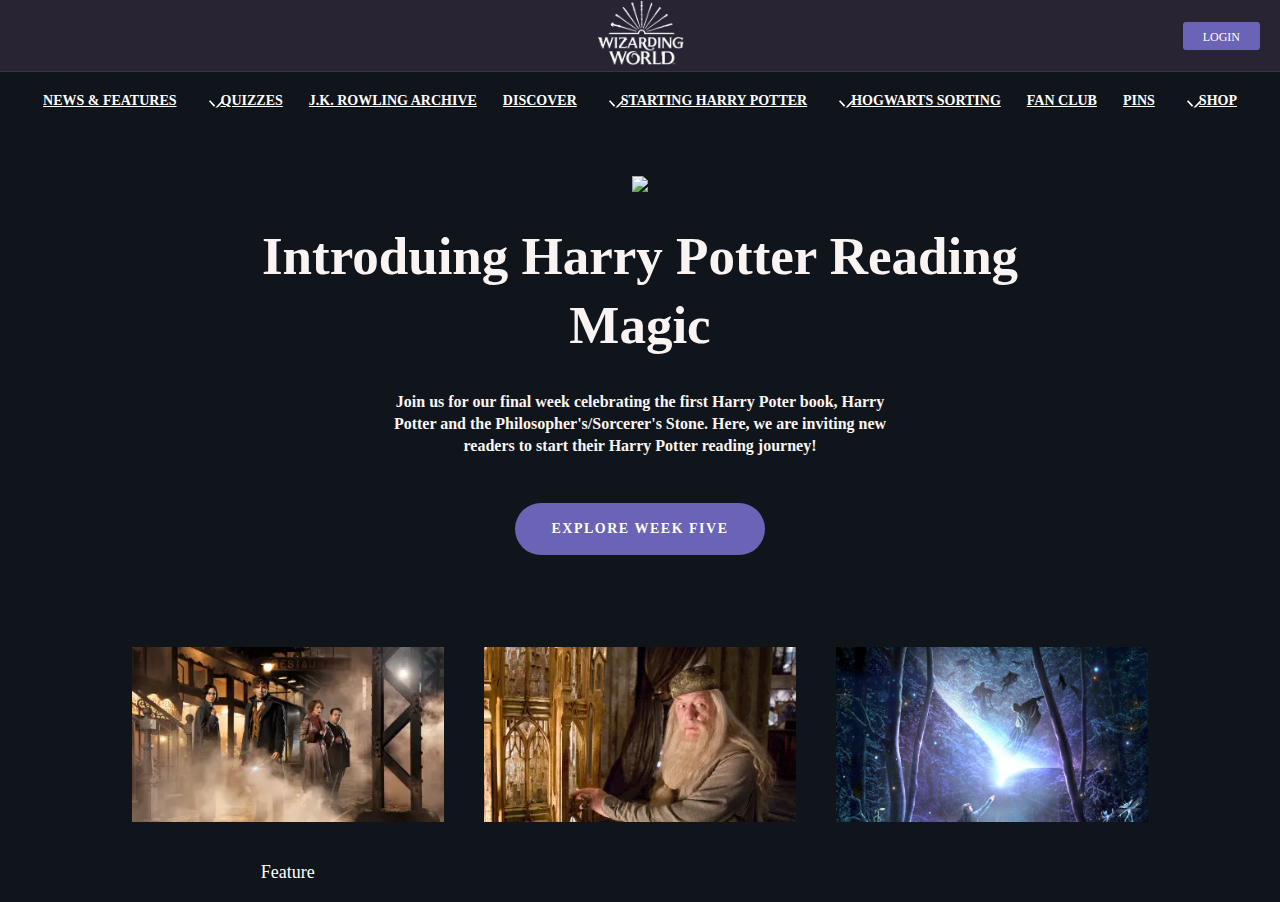
==== commit f89b00a8: "update push for staticLayout" ====
--- a/index.html
+++ b/index.html
@@ -1,91 +1,121 @@
 <!DOCTYPE html>
 <html lang="en">
+
 <head>
-    <style>.async-hide { opacity: 0 !important}</style>
+    <style> .async-hide {opacity: 0 !important}</style>
     <meta http-equiv="X-UA-Compatible" content="IE=edge">
     <meta name="viewport" content="width=device-width, initial-scale=1.0">
     <title>Wizarding World: The Official Home of Harry Potter</title>
     <link rel="stylesheet" href="./styles.css">
-    <link type="text/css" href="https://optanon.blob.core.windows.net/skins/6.18.0/default_flat_bottom_two_button_black/v2/css/optanon.css" rel="stylesheet">
 </head>
 
 
 <body>
 
-    <div class="firstHeader">
+    <div class="topNavBar">
 
-        <div class="firstHeaderCenter">
-            <a title="Home Page" style="margin-top:0; margin-bottom:0" href="https://www.wizardingworld.com/"><div style="width:100%"><svg \xmlns="http://www.w3.org/2000/svg" viewBox="0 0 899.88 673.44" aria-labelledby="wizarding_world_logo_title_header"><title id="wizarding_world_logo_title_header">Wizarding World Logo</title><defs><style>.cls-1 {
-                fill: #FFF;
-              }</style></defs><path class="cls-1" d="M930.64,535.44h-33.8l6.61,7v95.91l-6.68,7.17h33.87L924,638.34V542.53ZM701.57,488.78v0A27.08,27.08,0,0,1,728.43,465h0A27.07,27.07,0,0,1,755.3,488.8v0a88.43,88.43,0,0,1,.63,9.68h318.57v-3.33L1061.63,486s-291,.05-293.77,0c-3.09-19-19.58-33.88-39.39-33.88h-.05c-19.81,0-36.3,14.92-39.38,33.88-2.79.05-293.77,0-293.77,0l-12.9,9.12v3.33H700.94A88.43,88.43,0,0,1,701.57,488.78Zm344.81,46.66h-26.6l6.66,7.08c0,5,0,74.07,0,74.07l-57.85-81.15H942.1l6.61,7.08s0,95.79,0,95.81l-6.64,7.19h26.32l-6.64-7.21V562l59.33,83.53h25.29l-6.67-7.17V542.53Zm-50-134.79-5.56,1.79c-6.45,2.09-13.12,4.24-19.72,6.15a22.25,22.25,0,0,1-6.78.44h-.61a5.39,5.39,0,0,1-1.91-.68c-.39-.19-.78-.38-1.17-.53l-1-.37-1.36,2.14.7.7.33.31a3.57,3.57,0,0,1,.43.44c.18.24.34.49.51.74a4.85,4.85,0,0,1-.83.36c-.7.22-1.41.41-2.12.59a29.7,29.7,0,0,0-3,.9c-1.89.7-3.75,1.45-5.62,2.21-1.71.69-3.43,1.38-5.15,2-1.92.73-4.06,1.43-6.54,2.15q-9.71,2.81-19.43,5.53c-.88.24-1.77.45-2.67.66l-1.81.43-2.75.72c-1.67.45-3.34.89-5,1.27a90.86,90.86,0,0,0-9.51,2.8c-1.85.63-3.76,1.27-5.81,1.87a113.22,113.22,0,0,0-12.25,4.65l-2.16.91c-3.71,1.56-7.44,3.22-11.05,4.81q-3.53,1.57-7.06,3.11a95.56,95.56,0,0,1-9.85,3.38c-2.65.8-5.38,1.63-7.86,2.57-4.91,1.87-10,3.42-15.16,5-2.72.82-5.3,2-8,2.75-1.88.5-3.73,1.15-5.6,1.68-3.56,1-7.28,2.12-10.44,3.09-1,.33-2.15.83-3.19,1.17-1.81.6-3.22,1-4.91,1.44s-3.48,1-5.38,1.46-1,.2-2.73.67-2.91.94-2.69,2.42c.16.67.77,1.29,2.9,1.29.06,0,3.85-.24,6.19-.67,5.65-1,10.87-2.49,16.89-3.76,2.48-.52,5.91-2.51,8.24-3s4.35-.89,6.8-1.44c1.94-.43,4.45-1.13,6.39-1.54,3.19-.68,5.74-2.28,8.55-3,4.39-1.12,8.77-1.48,12.38-3.65,3.44-2.07,7.13-2.31,11.08-3.66,1-.35,2-.76,3-1.17l1.4-.58c1.52-.61,3-1.29,4.5-2a50.54,50.54,0,0,1,9.53-3.59c1.54-.36,3-.84,4.51-1.31a30.25,30.25,0,0,1,7.61-1.75,19,19,0,0,0,2.68-.41l.47-.1a99.43,99.43,0,0,0,9.69-2.56c2.94-.89,6-1.81,9.28-2.48l3.91-.77c4-.8,8.19-1.62,12.27-2.57,2.31-.55,4.61-1.26,6.83-2,1.24-.38,2.47-.77,3.72-1.13.73-.21,1.47-.38,2.22-.56a31.4,31.4,0,0,0,3.67-1c4-1.47,7.86-3.08,11.46-4.6l.45-.18c1.29-.53,2.77-1.13,3.42-2.33.76-1.38,1.78-1.53,3.65-1.69s3.72-.32,5.59-.47c5.21-.43,10.61-.87,15.9-1.52A76.74,76.74,0,0,0,999,415.62c3.09-.9,6.18-1.94,9.18-2.95,3.72-1.25,7.57-2.54,11.41-3.57,5-1.35,15.81-3.74,20.79-4.85,3-.67,6-1.34,9-2.06,1.86-.45,4.4-1.86,4.22-3.59a4,4,0,0,0-1.45-2.78c-1.36-1-2-2.35-1.94-4.49a3.43,3.43,0,0,0-2.54-3l-.67-.08a16.39,16.39,0,0,0-6.2.08c-2.46.68-10.7,2.42-13.19,2.89a65.84,65.84,0,0,0-11.46,2.93c-4.69,1.82-9.6,3.34-14.35,4.81C1000,399.51,998.18,400.07,996.37,400.65Zm-129-111a3.45,3.45,0,0,0,.52.73c-32.55,44.52-107.29,148.89-108.51,150.46s-2.95,4.44-.83,5.72,4.76-2.38,4.76-2.38c26.58-33.61,95.93-127,111.91-148.54a3.53,3.53,0,0,0,.84.25h0a3.61,3.61,0,0,0,1.9-.18,3.43,3.43,0,0,0,2.11-2.81l.45-4.27a1.35,1.35,0,0,1,.56-.95l2.78-1.92a1.07,1.07,0,0,0,.3-.3l39.83-53.15a6.52,6.52,0,0,1,4.19-2.54l2.06-.33a3.56,3.56,0,0,0,2.69-2.1h0a2.34,2.34,0,0,0-.79-2.84l-15.67-11.25a2.35,2.35,0,0,0-2.94.16,3.55,3.55,0,0,0-1.13,3.22l.35,2.06a6.52,6.52,0,0,1-1.07,4.79l-37,55.15a1.46,1.46,0,0,0-.18.38l-.94,3.25a1.29,1.29,0,0,1-.72.83l-3.9,1.8a3.4,3.4,0,0,0-2,2.89,3.53,3.53,0,0,0,.43,1.85Zm-130,308s7.13,27.35,25.28,49.14c12.63,15.16,31.81,26,57.74,26,39,0,43.13-31.52,43.13-31.52H840.46l-6.2,12.1,13.17-7.54,4.54,4.64c-1.81,4.08-10.09,11.77-26.57,11.77-22.48,0-35.24-11.68-43.32-23.55-12.64-18.56-19-40.83-19-40.83l-8.13-2.83h0s22-8.22,22-30.54c0-10.91-6.74-20.83-17.59-25.89a32.86,32.86,0,0,0-14.1-3.24H695.88l6.61,7.07v95.8l-6.7,7.21h33.87L723,638.35s0-40.64,0-40.64ZM723,546.51h15.29c14.24,0,18.05,12.4,18.05,18.79,0,10.37-8.11,21.4-18.2,21.4H723ZM745.68,439a4.18,4.18,0,0,0,.59.35,2.46,2.46,0,0,0,2.09,0c1.18-.51,2.12-1.85,2.77-4,.93-3,2.2-7.37,3.55-12,1.08-3.69,2.22-7.58,3.29-11.18,2.94-9.83,11.62-33.26,16.28-45.85,1.7-4.57,2.82-7.58,3-8.14s.33-1.21.47-1.78a51.64,51.64,0,0,1,1.83-6.13c.29-.83.7-2,1.21-3.45,2.84-8.12,8.77-25,11.62-35.58a23.06,23.06,0,0,1,1.1-3.12,22.51,22.51,0,0,0,1.18-3.46,23.09,23.09,0,0,1,.84-2.87,31,31,0,0,0,1.22-4.41,10.4,10.4,0,0,1,.73-2c.56-1.33,1.42-3.35,2.65-6.88,1.43-4.09,5-14.74,7.36-21.78,1.25-3.73,2.18-6.5,2.3-6.83s.54-1.3,1.16-2.71c1-2.21,2.44-5.53,4.3-10,3.21-7.73,9.23-23.14,13.51-34.37,1.51-4,3-7.62,4.33-11,2.63-6.55,4.91-12.21,6.1-16.81,1.87-7.2-4-12.91-6.84-13.66s-3.41.72-3.94,1.9l-.12.26c-2.24,4.84-4.2,13.17-5.78,19.86-1,4.22-1.86,7.86-2.58,9.88-5.91,16.46-8.23,23.91-10.93,32.54-1,3.3-2.1,6.74-3.45,10.9-2.1,6.52-6.23,18.83-10.59,31.87-5.6,16.72-11.39,34-13.44,40.62-2.26,7.31-12.29,37.74-19.62,60-4.5,13.66-8.06,24.46-8.55,26.06-1.32,4.24-6.8,22.64-8,27.23C744.43,435.71,744,437.8,745.68,439Zm27.39,18.55h0a2.52,2.52,0,0,0,3.63.74c20.1-14.45,170.22-121.09,179.12-127.48a3.51,3.51,0,0,0,2.89-.57,3.82,3.82,0,0,0,1.4-1.74c1.27-.68,4.72-2.53,7.09-3.77S987,312.66,990.41,311c8.31-2.85,16.14-8.34,11.45-17.86-2.21-4.5-7.75-6.39-12.33-5-7.16,2.17-6.72,9.7-6.71,10.57-1.77.76-3.72.26-4.83.29a.71.71,0,0,0-.63.44,5.4,5.4,0,0,0-.23.86,3.78,3.78,0,0,1-1.3,2.14L954,320.46a4.34,4.34,0,0,0-2.45.9,5.12,5.12,0,0,0-1.32,2.17c-6.9,5-158,116.8-176.55,130.71A2.53,2.53,0,0,0,773.07,457.58ZM620.45,184.7c.81.29,2.57,1.18,3.18,1.49l2.08,1.09.2.65a11.25,11.25,0,0,0,1.07,3.26,41.31,41.31,0,0,1,1.42,4.69,2.67,2.67,0,0,0,.25.58l3,5.17.59,1.86.41.25a3.29,3.29,0,0,1,.31.27,2,2,0,0,0-.49,1.35c0,1.41,1.25,3,2.28,4.06a62,62,0,0,1,2.83,8.54c-.15.51-.27,1.73.54,5.07a33.79,33.79,0,0,1,1,3.95,48,48,0,0,0,1.59,5.9l1.15,3.68a24.16,24.16,0,0,1,.82,3.28c.05.45.2,2.21.64,8.09a2.43,2.43,0,0,0,.78,1.62l2.11,1.95a18.12,18.12,0,0,1,1.36,1.54,6.73,6.73,0,0,0,1.53,1.4l5.7,17.05c3.45,11.25,7.48,24.31,11.63,37,1.27,3.87,2.52,7.78,3.77,11.7,4.23,13.28,8.6,27,14.13,39.72l25.52,76.37a3.06,3.06,0,0,0,3.79,1.94,1.66,1.66,0,0,0,.62-.32,3.07,3.07,0,0,0,1.13-3.35l-21.54-72a58.16,58.16,0,0,0-2.84-9.8l-.46-1.1-.41-1.33a30.25,30.25,0,0,0-1.6-9.58c-1.48-3.92-3.17-7.75-4.64-11l-1.64-5.41c-2.22-9.19-5-18.85-8.53-29.51-1-3.05-1.83-5.35-2.64-7.36l-11.6-38.26a2.47,2.47,0,0,0,1.65-3.1l-3-9.76a2.51,2.51,0,0,0-.69-1.08l-1.83-1.63-.32-1,0-1.28a2.38,2.38,0,0,0-.18-.88l-4.52-10.89.65-2a2.46,2.46,0,0,0,.07-1.67l-.56-1.77a2.37,2.37,0,0,0-1-1.3l-1.76-1.61-.15-.09-1.27-3.37-1.91-7.59L639.77,187c1.35-4.81,1.11-5.59,1-6a9.89,9.89,0,0,1,.06-1.82,12.47,12.47,0,0,0,.07-2.24c-.06-.54-.1-2-.11-4a2.45,2.45,0,0,0-1.77-2.34l-2.27-.66-2.34-.88-1.92-.51a2.51,2.51,0,0,0-1.36,0l-2.3.73c-2.24.08-3.41.74-3.45,1.84a9,9,0,0,1-1.21,1.76l-2.5.78-.27.11c-.55.32-2.37,1.48-2.61,3a25.09,25.09,0,0,0,.11,4.37C618.65,182.64,619,184.2,620.45,184.7ZM464.41,310a15.29,15.29,0,0,1,7.32,3.41c2.06,1.85,7,3.65,9,5.2s6.21,4.27,8.15,4.81a9.76,9.76,0,0,1,5.05,3.26c1,1.42,4.24,1.7,4.24,1.7a26.27,26.27,0,0,0,2.83,2.54c1.06.71,7.41,3.85,9.58,6s9,5.45,13.87,9.45a64.49,64.49,0,0,0,10.42,7.27c2.56,1.34,6.86,4.79,9.32,6.84s6.35,4.28,8.8,6.48,7.67,5.18,11.65,7.71,9,6.8,12.24,8.81,10.24,6.38,12.85,8.45,11.4,8.55,15.8,11.28a124.22,124.22,0,0,1,13.14,9.5c3.9,3.24,15.59,10.68,26,17.66s33.13,22.92,36.18,24.9,4.67.61,4.91-.07.66-1.79-1.64-4-14.3-10.66-19.43-14.35-19.63-15-23.43-17.76-29.19-21.1-35-25.31-13.7-9.72-17.91-12.72-9.89-6.91-14.81-10-8-6.81-14.93-11.32-9.74-8-15.78-11.42-8.42-6-11.52-8.71-8.25-4.46-10.88-7.53-7.79-4.85-7.79-4.85c-.52-1.51-5.62-4.34-6.95-5.23s-12.12-12-16.92-15.76S480,301,478.13,299.7s-3-4-8.07-9.15c-4.45-4.55-11.61-1.76-14.42,1.74s-2.74,6.69-1.18,11.21S461.47,309.32,464.41,310Zm69.75-81.81.59,2.92a2.92,2.92,0,0,0,1.69,2.09l2.81,1.21,12,16.37,0,1.46c0,.1,0,.21,0,.32a2.73,2.73,0,0,0,.1,1.31,14.68,14.68,0,0,0,1.88,3,3,3,0,0,0,.7.58l3,1.54,5.75,7.74,1.34,2.37.26.36,2,2.16,3.85,5.19-.07,1.36a3.27,3.27,0,0,0,.59,2.08c.54.77,1.37,1.81,2,2.53a3.25,3.25,0,0,0,1.82,1l1,.2L578,287.3l-.37,1.32,0,.09a11.25,11.25,0,0,0,2.06,3.07l.09.06h1.45l3.85,5.21-.27,2.67,0,.07a10.33,10.33,0,0,0,3.12,3.63l2,.21,3.8,5.12a4.8,4.8,0,0,0,.15,1,7.47,7.47,0,0,0,1.5,2.8,11.54,11.54,0,0,0,3.12,2.65l3.16,4.21a5.85,5.85,0,0,0,2.34,3.69,1.32,1.32,0,0,0,.58.21l14,18.71,11,14.57a19.5,19.5,0,0,0,5.82,7.73c9.72,12.92,57.89,76.73,59.38,78.57a4,4,0,0,0,3,1.77,2.62,2.62,0,0,0,1.85-.78,3.78,3.78,0,0,0,0-5.1c-.59-.77-43.86-61-71.4-99.74a21.76,21.76,0,0,0-2-3.67,62.37,62.37,0,0,0-7.93-10L613,318a1,1,0,0,0-.08-.37A20.82,20.82,0,0,0,610,313.4l-.37-.45a13.7,13.7,0,0,0-2.53-4.81,26,26,0,0,0-2.36-3.55h0L596.4,293l.46-1.94V291c-.09-1.09-2.29-4.42-3.38-4.83l-.08,0-1.76.2-2.18-2.92.43-1.54v-.07a2.88,2.88,0,0,0-.38-1.18,24.34,24.34,0,0,0-1.41-2.12,2.77,2.77,0,0,0-1.69-1.06l-1.3-.12-4.44-6.34.09-2.46,0-.06a28,28,0,0,0-2.68-4l-2.67-.89-3.44-4.82v0c.38-.84,1-2.12.52-2.9-.68-1.2-1.69-2.95-2.49-4.31-.65-1.11-1.85-1.69-3.65-1.77l-.85,0-13.54-18.94-.45-1.79A3.54,3.54,0,0,0,550.2,227l-2.88-2.16-6.76-10.06a2.56,2.56,0,0,0-3.59-.58l-6.32,4.66a2.56,2.56,0,0,0-.53,3.55ZM408.35,409.61a10.28,10.28,0,0,0,1.35,1.65c1,1.13,4.81,3.38,6.07,4a11.75,11.75,0,0,0,4.34,1.79,23.49,23.49,0,0,1,2.79,1,20.34,20.34,0,0,0,4.52,1.41c.24,0,.5.06.78.1,1.42.21,3.38.5,4.76-.61.54-.43,1.76-2.12,1.72-2.78s-2.54.54-5.21-2.11c-.55-.54-3.41-3-3.48-3.62s1.81-4.3,2.38-4.35a13.8,13.8,0,0,1,2.75.8,19.36,19.36,0,0,1,7.33,4.26,18.52,18.52,0,0,0,11.83,4.76c19.29-1.53,39,9.12,40.81,10.91,2.8,2.78,5.11,2.08,5.37,2l.26-.09.2-.2c3.95-3.81,10.81-2.54,10.84-2.54l46.75,13.45a82.68,82.68,0,0,0,11.92,3.43l105.09,30.72a2.76,2.76,0,0,0,.85.11,2.88,2.88,0,0,0,2.58-4,2.9,2.9,0,0,0-1.76-1.6c-6.59-2.11-29.48-10-58-19.18a81.18,81.18,0,0,0-10.9-4.36,77.24,77.24,0,0,0-9.86-2.33c-55.34-17.86-86.38-28.05-89.79-29.45-2.78-1.15-3-2-3-2.08-.07-.57,1.2-1.51,1.75-1.91s1.29-1,1.23-1.79l-.1-.77-.63-.33c-1.36-.72-7-1-14.79-.82-10.29.3-45.47-4.42-52-13.47a31.52,31.52,0,0,0-4.76-5.27,27.24,27.24,0,0,1-3.66-3.78c-4-5.16-11.7-7-14,1-1.77,6.13-9.5,6.27-11.06,12.55-.69,2.76,1.91,4.41,3.12,6.76C407.32,405.05,406.73,407.66,408.35,409.61ZM720,207.3c.16,2,2.12,3.21,3.33,3.8l.58,23.89-2.56,2.43a3.89,3.89,0,0,0-1.29,2.79c0,.68,0,1.43.05,2.2a17.54,17.54,0,0,0,4.28,10.36c.12.14.23.27.31.38l.19,4.16a111.42,111.42,0,0,0,.77,17.9l.48,11c-2.83,4.07-3.83,7.64-3,10.61a7.26,7.26,0,0,0,3.13,4.12v.69a72.88,72.88,0,0,0,0,18.19l0,16.16a12.16,12.16,0,0,0-2.82,9.24c.17,3,.9,5.17,2.15,6.31.24,2.3.61,4.57,1,6.76l.23,1.38-.53,31.19c-3.37,8.51-.7,13.69.66,15.58.27,5.82.76,27.28.77,27.49,0,.6.43,2.64,2.27,2.64a2.84,2.84,0,0,0,2.91-3c.42-7.64,1.28-22.64,1.09-27.11,1.37-1.88,4.07-7.06.69-15.62l-.07-4.27a50.53,50.53,0,0,0-.11-7.09l-.13-8.43a57.75,57.75,0,0,0-.1-6.32L734,358c.21-1.92.36-3.87.45-5.81,1.25-.94,2.13-2.91,2.62-5.92a12.31,12.31,0,0,0-2.5-10.3l0-2.08a23.2,23.2,0,0,0,0-4.87l-.5-28.18a8.15,8.15,0,0,0,2.93-4.71c.63-3.05-.44-6.5-3.18-10.27l.16-32.73a20.55,20.55,0,0,0,4.63-12.92,4,4,0,0,0-1.29-2.78L734.72,235v-.23c.26-3.66.35-7.39.28-11.36l.3-12.3c1.24-.58,3.25-1.83,3.41-3.8.08-.88.45-3.64,1-7.56a6.15,6.15,0,0,0-4.14-6.8l-.84-15.21a9.11,9.11,0,0,0,3.47-8.14,8.12,8.12,0,0,0-4.71-6.31l4.1-6.81v-.33c0-.49.12-4.78-2.68-5.49a23.9,23.9,0,0,0-5.93-.77h-.76a13.34,13.34,0,0,0-3.45.46l-.17,0-1,.26c-2.77.71-2.67,5-2.65,5.49v.33l4.1,6.81a8.14,8.14,0,0,0-4.71,6.31,9.13,9.13,0,0,0,3.46,8.14l-.83,15.2a6.09,6.09,0,0,0-4.07,6.81C719.53,203.72,719.89,206.41,720,207.3ZM704.2,729.1,674.12,701l-37.72-.5s-12,16.34-14,26.44c-2.06,10.5,5.24,23.92,22.55,20.46,0,0-9.91.23-13.88-8.09-2.23-5.41-2.9-12.94,5.21-19.67,13.62-11.31,29.28-3.45,36,4.65,6.5,7.85,14.4,24.84,10.76,43.65-5.31,27.42-23.48,41.81-43.31,41.81-23.46,0-46.53-23.57-46.53-59.06,0-12.62,3.45-28,12.43-39.94,22.62-30.14,68.42-21.26,81.76-16.31a88.49,88.49,0,0,0-47.66-13.84c-44.53-.25-73.78,31.63-73.78,70.09,0,44,34,70.8,73.78,70.8,26.49,0,48.71-12.3,60.21-30.31,7.7-12.08,12.72-31.25,8.59-48.32A118.32,118.32,0,0,0,704.2,729.1Zm88.94,27.16-8.21-2.89L811,741.59h0l-4.56-3.42c.31-.47,12.28-14,12.28-14l-6.91.25c4.6-25.39-16.81-42-37.48-42h-57l6.77,7.32v120.5l-6.84,7.32h39.29l-6.77-7.32V755.46h14.35l38.17,54.73-6.79,7.32H837.7l-6.76-7.32Zm-28.7-12.06H749.86V693.87h14.42c14.32,0,22.1,13.32,22.1,23.65C786.38,730.49,778.89,744.2,764.44,744.2Zm106.83,62.09,5.3-5.63v-111l6.93-7.3H843.89l6.74,7.3V810.23l-6.8,7.28H930l2.91-26.93-12.77,15.71Zm298.61-223.9h-38.75c-10.55,0-21.2.73-25.05,9.65-.38.88-1,3.11-1,3.11L1116.44,606l5.13-12.42h22.17l-5.37,5.72v34c-5,2.09-13.4,3.57-20.38,3.57-20.37,0-42.36-17.63-42.36-46.12,0-22.74,14.85-46.91,42.36-46.91,13,0,24,5.36,28.79,9.75a73.49,73.49,0,0,1,9.91,12.16l8.78-29-12.69,4.64s-17.58-8.69-34.5-8.69c-38,0-64.5,23.87-64.5,58a59.81,59.81,0,0,0,16.14,41.55c12.9,13.83,31.39,15.7,47.78,15.7a98.91,98.91,0,0,0,41.45-9.69V605.87l9.79-11.44-8.94-1.51Zm-156.31,100H936.08l11.15,12.84-13.5-1.08,12.76,24.7-8.63-3.61,8.2,17.14v77.83l-6.85,7.32h69.15c22.6,0,63.78-19.22,63.78-68.87C1072.14,709.12,1048.06,682.37,1013.57,682.37ZM995.84,806.29H966.59l5.26-5.6V693.59h34.29c25.92,0,39,27.84,39,55.66C1045.1,782.71,1022.05,806.29,995.84,806.29ZM394.57,644.94l34.08-102.38,6.77-7.12H407.73l6.66,7.12-21.34,63.21-24.47-63.25,6.78-7.1-36.33,0,6.69,7.08-20.3,68.14-11.87-27.6,8.76,3.62-16.18-30.84,10,4.21-11.57-24.61H270l20.3,35.1-11-4.65,25.51,39.47-10.68-4.44,28.52,53.33,5.47-7.67,26.25-84.91,34.71,90.94Zm174.28-94.79V535.44H492.26l-3.84,26.17,14.45-15.18h44.66l-58.39,83.8v15.29h79.71l2.77-24.19s-12.47,13.2-12.57,13.21H511.31l36.09-52.67,15.52-10.33-5.59-3.19,20.21-12.94Zm121,95.37-6.65-7.17-34.88-95.81,6.58-7.1H618l6.49,7.07-27.48,62H584.44l8.84,8.44L582,638.35l-6.67,7.17h28.07l-6.67-7.17,10.05-22.85h53l-4.93,4.75,6.57,18.1-6.68,7.17Zm-78.09-41,20.41-46.35,16.94,46.35ZM885.85,581.9c0-22.45-10-46.46-43.35-46.46l-49.58,0,6.68,7v81.46L793.82,631h50.94C869.66,631,885.85,608.37,885.85,581.9ZM835.18,620H814.84l5.16-5.5v-68h16.79c22.53,0,26.85,22.32,26.85,35.28C863.64,599.22,855.92,620,835.18,620Zm-259.71,62.4H546.53l6.41,7.31L525.25,770.1l-27.46-80.59,7.4-7.14H464.46l6.56,7.31-22,77.83-29.3-77.83,6-7.31H385.55l7.18,7.31,50.52,133.56,7.23-7.73L479,711.81l38.09,111.51,6.8-7.32c9.35-27,43.39-126.28,43.41-126.32ZM475.66,535.44h-33.8l6.61,7v95.9l-6.68,7.17h33.87L469,638.34v-95.8Zm582,272.4h3.47v9.6h1.74v-9.6h3.47v-1.56h-8.68Zm16.42,7.9-3.81-9.46h-1.85v11.16h1.67v-7.73l.58,1.58,2.57,6.15h1.68l2.57-6.15.58-1.58v7.73h1.67V806.28h-1.85Z" transform="translate(-270 -149.88)"></path></svg></div></a>
-        </div>
-       
-        <div class="firstHeaderRight">
-
-        <div class="loginHeader"><a href="https://my.wizardingworld.com/login" style="margin-top:0;margin-bottom:0" aria-labelledby="wizarding_world_login" title="Login"><button type="button" class="Header_crest__3lvzk" id="wizarding_world_login"><span
-            data-optimize-navigation-authentication="true">LOGIN</span></button></a></div>
+        <div></div>
+        <div class="logo">
+        <img src="assets/Logo.webp" alt="Logo" height="65px">
         </div>
 
-    </div>
-
-        <div class="navBar">
-    
-            <div class="newsAndFeatures" ><a href="./blank.html">News & Features</a></div>
-            <div class="newsAndFeaturesArrow"><svg width="10" height="15"><g stroke="#FFF" stroke-width="1.7" fill="none" fill-rule="evenodd"><path d="M6.664 8.923l-5.4 5M9.364 8.09l-8.1-7.5"></path></g></svg></div>
-        
-            <div class="quiz"><a href="./blank.html">Quizzes</a></div>
-
-            <div class="archive"><a href="./blank.html">J.K. Rowling Archive</a></div>
-
-            <div class="discover"><a href="./blank.html">Discover</a></div>
-            <div class="discoverArrow"><svg width="10" height="15" class="Navigation_arrowIcon__3jxhh "><g stroke="#FFF" stroke-width="1.7" fill="none" fill-rule="evenodd"><path d="M6.664 8.923l-5.4 5M9.364 8.09l-8.1-7.5"></path></g></svg></div>
-
-            <div class="starting"><a href="./blank.html">Starting Harry Potter</a></div>
-            <div class="startingArrow"><svg width="10" height="15" class="Navigation_arrowIcon__3jxhh "><g stroke="#FFF" stroke-width="1.7" fill="none" fill-rule="evenodd"><path d="M6.664 8.923l-5.4 5M9.364 8.09l-8.1-7.5"></path></g></svg></div>
-
-            <div class="sorting"><a href="./blank.html">Hogwarts Sorting</a></div>
-
-            <div class="fan"><a href="./blank.html">Fan Club</a></div>
-
-            <div class="pins"><a href="./blank.html">Pins</a></div>
-            <div class="pinsArrow"><svg width="10" height="15" class="Navigation_arrowIcon__3jxhh "><g stroke="#FFF" stroke-width="1.7" fill="none" fill-rule="evenodd"><path d="M6.664 8.923l-5.4 5M9.364 8.09l-8.1-7.5"></path></g></svg></div>
-
-            <div class="shop"><a href="./blank.html">Shop</a></div>
-        </div>
-
-    <br/>
-    
-    <div class="intro">
-
-        <div class="harryPotter1">
-        <img src="https://www.wizardingworld.com/_next/image?url=%2Fimages%2Fpages%2Fhome%2Flogo.png&w=640&q=75">
-        </div>
-
-        <br/>
-    
-        <h1>Introduing Harry Potter Reading Magic</h1>
-        <div class="celebrate">
-        <h4>Join us for our final week celebrating the first Harry Poter book, Harry
-        Potter and the Philosopher's/Sorcerer's Stone. Here, we are inviting new
-        readers to start their Harry Potter reading journey!
-        </h4>
-        </div>
-    </div>
-
-    <br/>
-
-    <button id="exploreWeekFive" type="button" href="./blank.html" data-optimize-article-curated-hero-cta="true"><span class="ButtonNew_label__qqM_o">Explore Week Five</span></button>
-
-
-    <div class="pictureOneContainer">
-        <div class="pictureOne">
-            <img src="../assets.download.jpeg" class="imageOne" width="300" height="300">
-    
+        <div><a href="https://my.wizardingworld.com/login" style="margin-top:0;margin-bottom:0"
+            aria-labelledby="wizarding_world_login" title="Login" ><button class="loginHeader" type="button"><span
+                    data-optimize-navigation-authentication="true">LOGIN</span></button></a>
         </div>
     </div>
 
 
+    <div class="navBar">
 
+        <div class="newsAndFeatures"><a href="https://www.wizardingworld.com/news" style="color: white;">News & Features</a></div>
+        <div class="newsAndFeaturesArrow"><svg width="8" height="15"><g stroke="#FFF" stroke-width="1.7" fill="none" fill-rule="evenodd"><path d="M6.664 8.923l-5.4 5M9.364 8.09l-8.1-7.5"></path></g></svg></div>
+        
+        <div class="quiz"><a href="https://www.wizardingworld.com/quiz"style="color: white;" >Quizzes</a></div>
+
+        <div class="archive"><a href="https://www.wizardingworld.com/writing-by-jk-rowling" style="color: white;">J.K. Rowling Archive</a></div>
+
+        <div class="discover"><a href="https://www.wizardingworld.com/discover/books" style="color: white;">Discover</a></div>
+        <div class="discoverArrow"><svg width="8" height="15" class="Navigation_arrowIcon__3jxhh "><g stroke="#FFF" stroke-width="1.7" fill="none" fill-rule="evenodd"><path d="M6.664 8.923l-5.4 5M9.364 8.09l-8.1-7.5"></path></g></svg></div>
+
+        <div class="starting"><a href="https://www.wizardingworld.com/collections/week-one-the-magic-begins" style="color: white;">Starting Harry Potter</a></div>
+        <div class="startingArrow"><svg width="8" height="15" class="Navigation_arrowIcon__3jxhh "><g stroke="#FFF" stroke-width="1.7" fill="none" fill-rule="evenodd"><path d="M6.664 8.923l-5.4 5M9.364 8.09l-8.1-7.5"></path></g></svg></div>
+
+        <div class="sorting"><a href="https://my.wizardingworld.com/login" style="color: white;">Hogwarts Sorting</a></div>
+
+        <div class="fan"><a href="https://www.wizardingworld.com/harry-potter-fan-club" style="color: white;">Fan Club</a></div>
+
+        <div class="pins"><a href="https://www.wizardingworld.com/collections/harry-potter-pins" style="color: white;">Pins</a></div>
+        <div class="pinsArrow"><svg width="8" height="15" class="Navigation_arrowIcon__3jxhh "><g stroke="#FFF" stroke-width="1.7" fill="none" fill-rule="evenodd"><path d="M6.664 8.923l-5.4 5M9.364 8.09l-8.1-7.5"></path></g></svg></div>
+
+        <div class="shop"><a href="https://harrypottershop.co.uk/" style="color: white;">Shop</a></div>
+
+    </div>
+
+    <br />
+    <br />
+
+    <div class="intro">
+
+        <div class="harryPotter1">
+            <img src="https://www.wizardingworld.com/_next/image?url=%2Fimages%2Fpages%2Fhome%2Flogo.png&w=640&q=75">
+        </div>
+
+        <br />
+
+        <h1>Introduing Harry Potter Reading Magic</h1>
+        <div class="celebrate">
+            <h4>Join us for our final week celebrating the first Harry Poter book, Harry
+                Potter and the Philosopher's/Sorcerer's Stone. Here, we are inviting new
+                readers to start their Harry Potter reading journey!
+            </h4>
+        </div>
+    </div>
+
+    <br />
+
+    <a href="https://www.wizardingworld.com/collections/starting-harry-potter" style="text-decoration: none;"><button id="exploreWeekFive" type="button" data-optimize-article-curated-hero-cta="true">Explore
+        Week Five</button></a>
+
+    <br />
+    <br />
+    <br />
     
+    <div class="mainContainer">
+    <div class="picturesContainer">
+        <div class="pictureOne">
+            <img src="./assets/FB1-fantastic-beasts-newt-jacob-queenie-tina-station-web-landscape.webp"
+                class="imageHP"/>
+
+                <div class="pictureOneSub">
+                <p>Feature</p>
+                </div>
+                <!-- <p class="imageOneText">Would Newt, Tina, Queenie or Jacob be your best friend?</p> -->
+        </div>
+
+        <div class="pictureTwo">
+            <img src="./assets/WB-HP-F6-half-blood-prince-dumbledore-and-pensieve.webp"
+                class="imageHP">
+
+                <div class="pictureTwoSub">
+                    <!-- <p>Feature</p>
+                    <p>Challenge yourself with your our Albus Dumbledore crossword</p> -->
+                </div>
+        </div>
+
+        <div class="pictureThree">
+            <img src="assets/forbidden-forest-new-crop.jpg" class="imageHP">
+
+            <div class="pictureThreeSub">
+                <!-- <p>News</p>
+                <p>Harry Potter: A Forbidden Forest Experience coming soon to Arley Hall Chesi...</p> -->
+            </div>
+        </div>
+
+        </div>
+    
+    </div>
+
 </body>
+
 </html>--- a/styles.css
+++ b/styles.css
@@ -6,39 +6,25 @@
     font-weight: 300;
     line-height: 24px;
     margin: 0px 0px 0px 0px;
-}
-
-.firstHeader {
-    display: flex;
-    position: fixed;
+    opacity: 500;
+    position: relative;
+}
+    body::after {
+    content: '';
+    display: block;
+    background-image: url('https://images.ctfassets.net/usf1vwtuqyxm/2BjlJKFYpC0ogkUNHANDFZ/d615d597f9d8d401e6d3838f0410e5d3/HPRM-final-banner-no-text.jpg?fm=jpg&q=70&w=2560');
+    position: absolute;
+    left: 0;
     top: 0;
+    height: 100%;
     width: 100%;
-    align-items: center;
-    background-color: transparent;
-    transition: ease-in;
-    padding: 12px 0 10px;
-    z-index: 9997;
-}
-
-.firstHeader a:hover{
-    background-color: pink;
-}
-
-.firstHeaderCenter {
-    margin: 0 auto;
-    width: 70px;
-    cursor: pointer;
-}
-
-.firstHeaderRight {
-    right: 0;
-    position: absolute;
-    margin-right: 100px;
-}
+    z-index: -1;
+    opacity: 0.6;
+    }
 
 .loginHeader {
     border: unset;
-    background-color: unset;
+    /* background-color: unset; */
     cursor: pointer;
     font-family: Sofia Pro, serif;
     font-size: 12px;
@@ -48,14 +34,26 @@
     line-height: normal;
     letter-spacing: normal;
     background-color: #6b63b5;
-    color: #f9f4f2;
+    color: white;
     border-radius: 3px;
     padding: 8px 20px 5px;
-    right: 0;
-    position: absolute;
-    margin-right: 100px;
-}
-
+    margin-right: 20px;
+}
+
+.topNavBar {
+    display: flex;
+    flex-direction: row;
+    justify-content: space-between;
+    align-items: center;
+}
+
+.topNavBar:hover{
+    background-color: #282434;
+}
+
+.logo {
+    margin-left: 100px;
+}
 
 .navBar {
     border-top: 1px solid hsla(0,0%, 100%, .15);
@@ -69,13 +67,16 @@
     flex-direction: row;
     flex-wrap: wrap;
     justify-content: center;
+    color: white;
+}
+
+.navBar:hover {
+    background-color: #18141c;
 }
 
 .navBar a:hover {
-    border-bottom: 1px solid #6b63b5;
-    background: #10141b;
-}
-
+    border-bottom: 2px solid #6b63b5;
+}
 
 .newsAndFeatures {
     border-bottom: 1px solid transparent;
@@ -288,26 +289,6 @@
     cursor: pointer;
     position: relative;
 }
-
-/* .harryPotter1 {
-    position: absolute;
-    top: 0;
-    left: 0;
-    bottom: 0;
-    right: 0;
-    box-sizing: border-box;
-    padding: 0;
-    border: none;
-    margin: auto;
-    display: block;
-    width: 0;
-    height: 0;
-    min-width: 100%;
-    max-width: 100%;
-    min-height: 100%;
-    max-height: 100%;
-} */
-
 
 h1 {
     font-family: serif;
@@ -321,7 +302,7 @@
     color: #f9f4f2;
 }
 
-button {
+/* button {
     appearance: auto;
     text-rendering: auto;
     color: internal light dark(black, white);
@@ -333,7 +314,7 @@
     cursor: default;
     margin: 0em;
     font: 400 13.3333px Arial;
-}
+} */
 
 .intro {
     display: flex;
@@ -372,4 +353,105 @@
     padding: 18px 31px;
     min-width: 250px;
     transition: background-color .3s ease-in-out, color .3s ease-in-out;
+}
+
+.mainContainer {
+    width: 80%;
+    margin: auto;
+}
+
+.picturesContainer {
+    display: flex;
+    flex-direction: row;
+    justify-content: center;
+
+}
+
+.imageHP {
+    padding: 20px;
+    height: 175px;
+} 
+
+.pictureOneContainer {
+    margin-right: 20px;
+    display: flex;
+    flex-direction: column;
+    align-items: flex-start;
+    justify-content: center;
+    position: relative;
+}
+
+.pictureOneWrapper {
+    width: 100%;
+    position: absolute;
+    top: 0;
+}
+
+.pictureOne {
+    display: flex;
+    flex-direction: column;
+}
+
+.pictureOneSub {
+    text-align: center;
+    bottom: -200px;
+}
+
+.imageOne {
+    width: 50%;
+    height: 50%;
+    display: flex;
+    top: 0;
+    left: 0;
+}
+
+.imageOneText {
+    position: absolute;
+    font-size: 22px;
+    line-height: 1.27;
+    margin-left: 15%;
+    margin-top: 15px;
+    object-fit: contain;
+    font-family: serif;
+    font-weight: 700;
+    font-style: normal;
+    font-stretch: normal;
+    letter-spacing: normal;
+}
+
+.featureOne {
+    position:relative;
+    font-size: 14px;
+    line-height: 1.43;
+    margin-left: 15%;
+    margin-top: 15%;
+    object-fit: contain;
+    font-family: serif;
+    font-weight: 700;
+    font-style: normal;
+    font-stretch: normal;
+    letter-spacing: normal;
+}
+
+.pictureTwoContainer {
+    margin-right: 20px;
+    display: flex;
+    flex-direction: column;
+    align-items: flex-start;
+    justify-content: center;
+    position: relative;
+}
+
+.pictureTwoWrapper {
+    width: 100%;
+    position: absolute;
+    top: 0;
+}
+
+.pictureTwo {
+    width: 100%;
+    height: 100%;
+    display: flex;
+    top: 0;
+    left: 0;
 }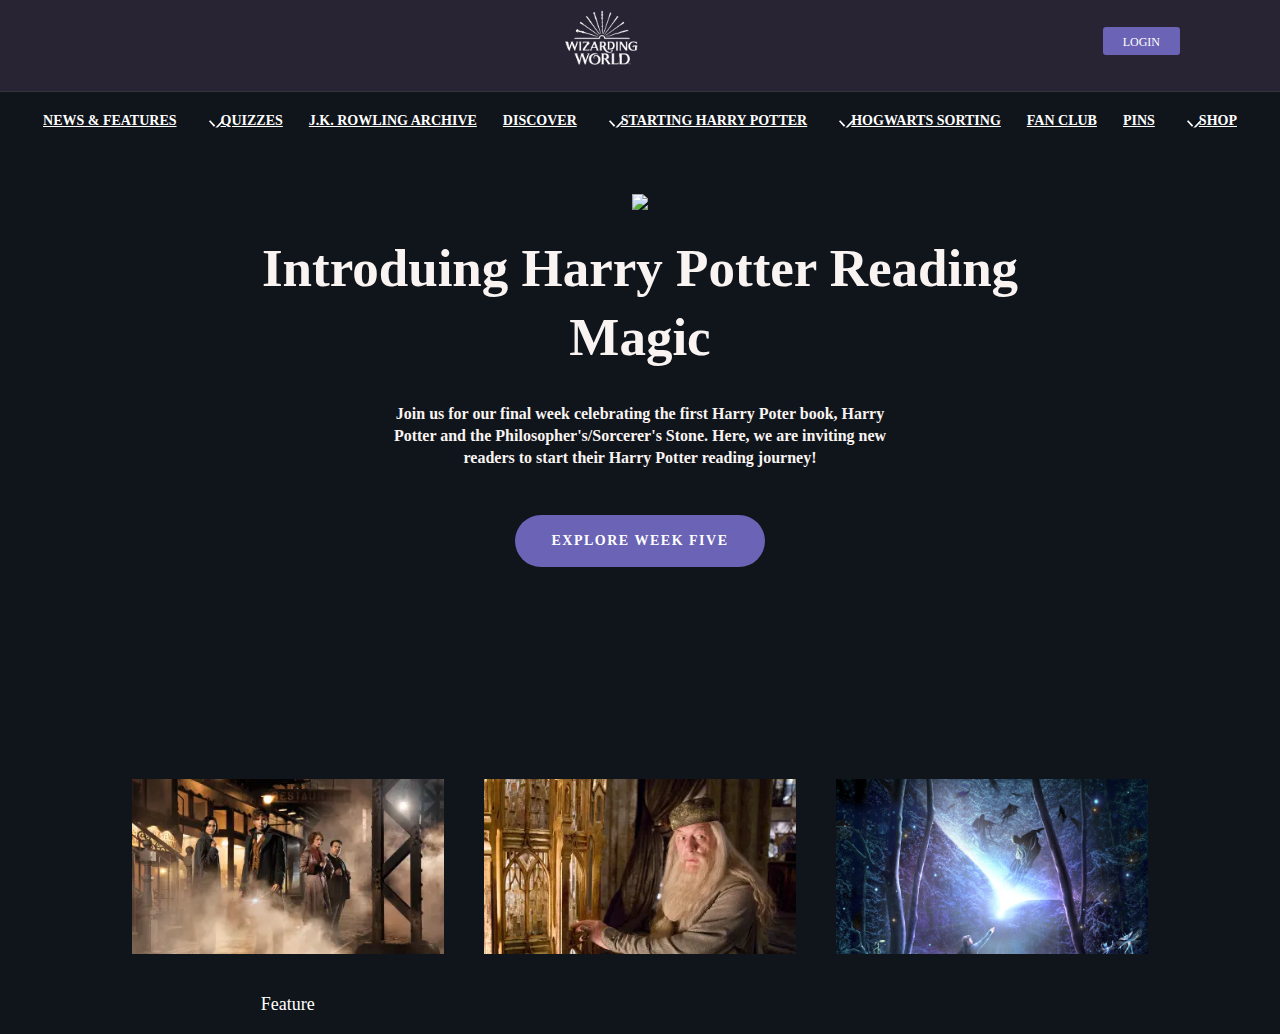
==== commit a98594b1: "update push for staticLayout" ====
--- a/index.html
+++ b/index.html
@@ -1,14 +1,13 @@
 <!DOCTYPE html>
+
 <html lang="en">
 
 <head>
-    <style> .async-hide {opacity: 0 !important}</style>
     <meta http-equiv="X-UA-Compatible" content="IE=edge">
     <meta name="viewport" content="width=device-width, initial-scale=1.0">
     <title>Wizarding World: The Official Home of Harry Potter</title>
     <link rel="stylesheet" href="./styles.css">
 </head>
-
 
 <body>
 
@@ -16,7 +15,7 @@
 
         <div></div>
         <div class="logo">
-        <img src="assets/Logo.webp" alt="Logo" height="65px">
+        <a href="https://www.wizardingworld.com/"><img src="assets/Logo.webp" alt="Logo" height="55px"></a>
         </div>
 
         <div><a href="https://my.wizardingworld.com/login" style="margin-top:0;margin-bottom:0"
@@ -57,9 +56,7 @@
 
     <div class="intro">
 
-        <div class="harryPotter1">
-            <img src="https://www.wizardingworld.com/_next/image?url=%2Fimages%2Fpages%2Fhome%2Flogo.png&w=640&q=75">
-        </div>
+        <img src="https://www.wizardingworld.com/_next/image?url=%2Fimages%2Fpages%2Fhome%2Flogo.png&w=640&q=75">
 
         <br />
 
@@ -74,9 +71,14 @@
 
     <br />
 
-    <a href="https://www.wizardingworld.com/collections/starting-harry-potter" style="text-decoration: none;"><button id="exploreWeekFive" type="button" data-optimize-article-curated-hero-cta="true">Explore
-        Week Five</button></a>
+    <button id="exploreWeekFive" type="button" onclick="window.location.href = 'https://www.wizardingworld.com/collections/starting-harry-potter';">Explore
+        Week Five</button>
 
+    <br />
+    <br />
+    <br />
+    <br />
+    <br />
     <br />
     <br />
     <br />
--- a/styles.css
+++ b/styles.css
@@ -24,7 +24,6 @@
 
 .loginHeader {
     border: unset;
-    /* background-color: unset; */
     cursor: pointer;
     font-family: Sofia Pro, serif;
     font-size: 12px;
@@ -37,7 +36,7 @@
     color: white;
     border-radius: 3px;
     padding: 8px 20px 5px;
-    margin-right: 20px;
+    margin-right: 100px;
 }
 
 .topNavBar {
@@ -45,6 +44,8 @@
     flex-direction: row;
     justify-content: space-between;
     align-items: center;
+    padding-bottom: 20px;
+    padding-top: 10px;
 }
 
 .topNavBar:hover{
@@ -301,20 +302,6 @@
     margin: 0 0 10px;
     color: #f9f4f2;
 }
-
-/* button {
-    appearance: auto;
-    text-rendering: auto;
-    color: internal light dark(black, white);
-    letter-spacing: normal;
-    word-spacing: normal;
-    text-indent: 0px;
-    text-shadow: none;
-    align-items: flex-start;
-    cursor: default;
-    margin: 0em;
-    font: 400 13.3333px Arial;
-} */
 
 .intro {
     display: flex;
@@ -372,40 +359,37 @@
     height: 175px;
 } 
 
-.pictureOneContainer {
-    margin-right: 20px;
+.pictureOne {
     display: flex;
     flex-direction: column;
-    align-items: flex-start;
-    justify-content: center;
-    position: relative;
-}
-
-.pictureOneWrapper {
-    width: 100%;
-    position: absolute;
-    top: 0;
-}
-
-.pictureOne {
+}
+
+.pictureOneSub {
+    text-align: center;
+    bottom: -200px;
+}
+
+.pictureTwo {
     display: flex;
     flex-direction: column;
 }
 
-.pictureOneSub {
+.pictureTwoSub {
     text-align: center;
     bottom: -200px;
 }
 
-.imageOne {
-    width: 50%;
-    height: 50%;
-    display: flex;
-    top: 0;
-    left: 0;
-}
-
-.imageOneText {
+.pictureThree {
+    display: flex;
+    flex-direction: column;
+}
+
+.pictureThreeSub {
+    text-align: center;
+    bottom: -200px;
+}
+
+/* .imageOneText {
     position: absolute;
     font-size: 22px;
     line-height: 1.27;
@@ -431,27 +415,4 @@
     font-style: normal;
     font-stretch: normal;
     letter-spacing: normal;
-}
-
-.pictureTwoContainer {
-    margin-right: 20px;
-    display: flex;
-    flex-direction: column;
-    align-items: flex-start;
-    justify-content: center;
-    position: relative;
-}
-
-.pictureTwoWrapper {
-    width: 100%;
-    position: absolute;
-    top: 0;
-}
-
-.pictureTwo {
-    width: 100%;
-    height: 100%;
-    display: flex;
-    top: 0;
-    left: 0;
-}+} */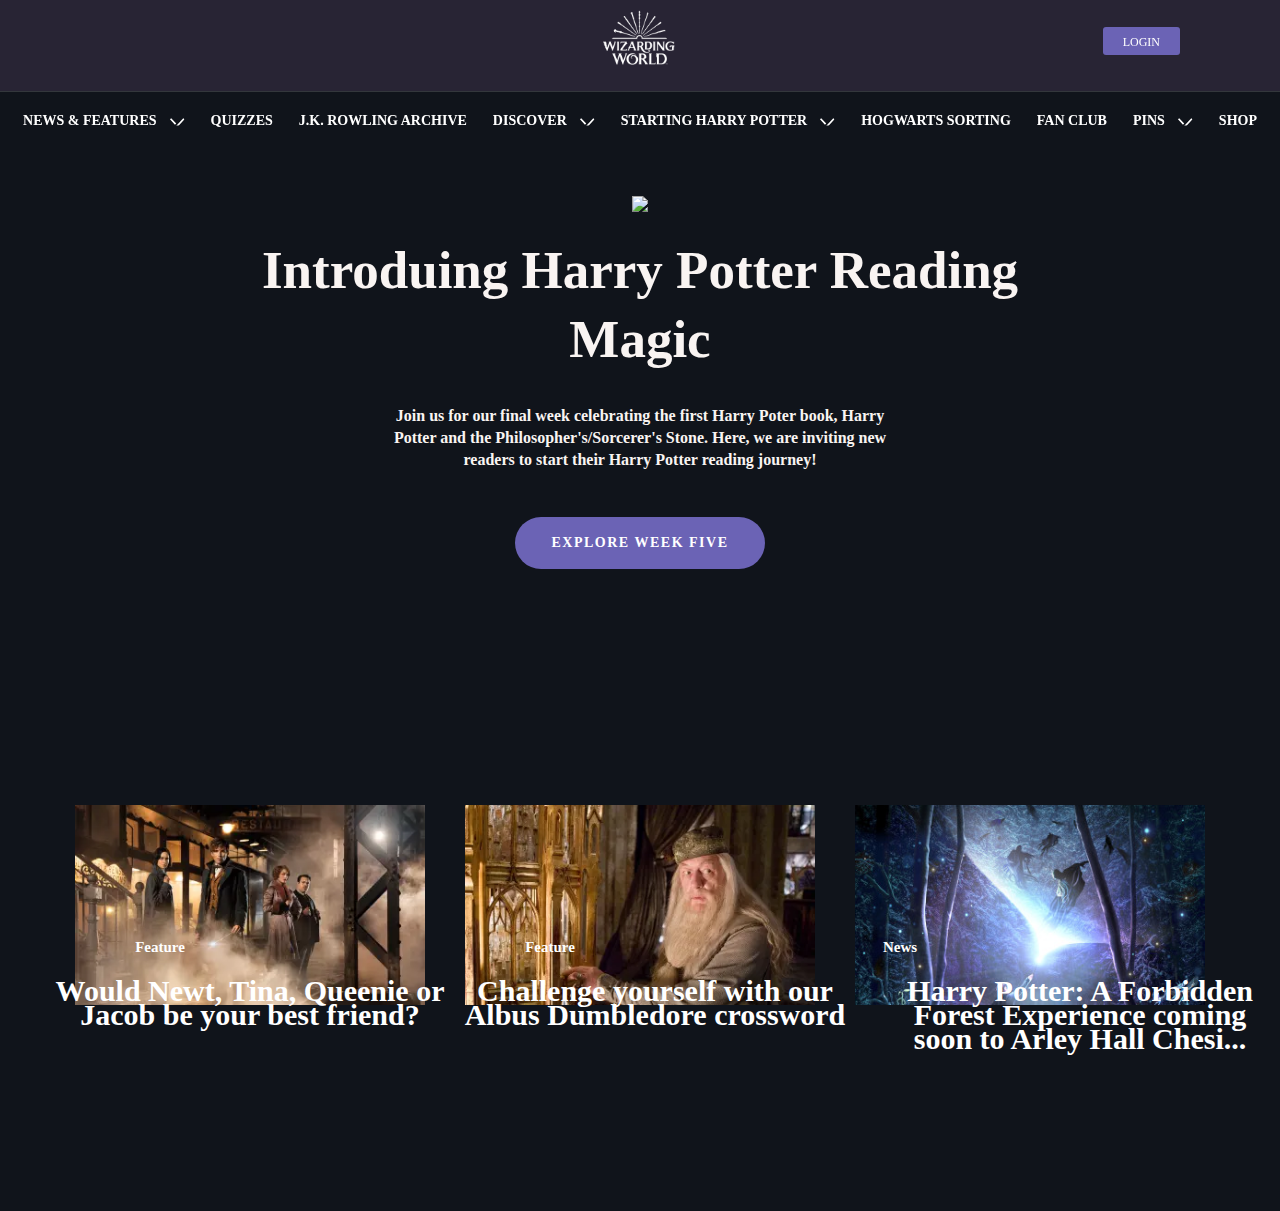
==== commit b290dcca: "final update push staticLayout" ====
--- a/index.html
+++ b/index.html
@@ -11,46 +11,74 @@
 
 <body>
 
-    <div class="topNavBar">
+    <nav class="nav">
+        <div class="topNavBar">
 
-        <div></div>
-        <div class="logo">
-        <a href="https://www.wizardingworld.com/"><img src="assets/Logo.webp" alt="Logo" height="55px"></a>
+            <div></div>
+            <div class="logo">
+                <a href="https://www.wizardingworld.com/"><img src="assets/Logo.webp" alt="Logo" height="55px"></a>
+            </div>
+
+            <div><a href="https://my.wizardingworld.com/login" style="margin-top:0;margin-bottom:0"
+                    aria-labelledby="wizarding_world_login" title="Login"><button class="loginHeader"
+                        type="button"><span data-optimize-navigation-authentication="true">LOGIN</span></button></a>
+            </div>
         </div>
 
-        <div><a href="https://my.wizardingworld.com/login" style="margin-top:0;margin-bottom:0"
-            aria-labelledby="wizarding_world_login" title="Login" ><button class="loginHeader" type="button"><span
-                    data-optimize-navigation-authentication="true">LOGIN</span></button></a>
+        <div class="navBar">
+
+            <div class="newsAndFeatures"><a href="https://www.wizardingworld.com/news"
+                    style="text-decoration: none; color: white">News & Features</a></div>
+            <div class="newsAndFeaturesArrow"><svg width="8" height="15">
+                    <g stroke="#FFF" stroke-width="1.7" fill="none" fill-rule="evenodd">
+                        <path d="M6.664 8.923l-5.4 5M9.364 8.09l-8.1-7.5"></path>
+                    </g>
+                </svg></div>
+
+            <div class="quiz"><a href="https://www.wizardingworld.com/quiz"
+                    style="text-decoration: none; color: white">Quizzes</a></div>
+
+            <div class="archive"><a href="https://www.wizardingworld.com/writing-by-jk-rowling"
+                    style="text-decoration: none; color: white">J.K. Rowling Archive</a></div>
+
+            <div class="discover"><a href="https://www.wizardingworld.com/discover/books"
+                    style="text-decoration: none; color: white">Discover</a></div>
+            <div class="discoverArrow"><svg width="8" height="15" class="Navigation_arrowIcon__3jxhh ">
+                    <g stroke="#FFF" stroke-width="1.7" fill="none" fill-rule="evenodd">
+                        <path d="M6.664 8.923l-5.4 5M9.364 8.09l-8.1-7.5"></path>
+                    </g>
+                </svg></div>
+
+            <div class="starting"><a href="https://www.wizardingworld.com/collections/week-one-the-magic-begins"
+                    style="text-decoration: none; color: white">Starting Harry Potter</a></div>
+            <div class="startingArrow"><svg width="8" height="15" class="Navigation_arrowIcon__3jxhh ">
+                    <g stroke="#FFF" stroke-width="1.7" fill="none" fill-rule="evenodd">
+                        <path d="M6.664 8.923l-5.4 5M9.364 8.09l-8.1-7.5"></path>
+                    </g>
+                </svg></div>
+
+            <div class="sorting"><a href="https://my.wizardingworld.com/login"
+                    style="text-decoration: none; color: white">Hogwarts Sorting</a></div>
+
+            <div class="fan"><a href="https://www.wizardingworld.com/harry-potter-fan-club"
+                    style="text-decoration: none; color: white">Fan Club</a></div>
+
+            <div class="pins"><a href="https://www.wizardingworld.com/collections/harry-potter-pins"
+                    style="text-decoration: none; color: white">Pins</a></div>
+            <div class="pinsArrow"><svg width="8" height="15" class="Navigation_arrowIcon__3jxhh ">
+                    <g stroke="#FFF" stroke-width="1.7" fill="none" fill-rule="evenodd">
+                        <path d="M6.664 8.923l-5.4 5M9.364 8.09l-8.1-7.5"></path>
+                    </g>
+                </svg></div>
+
+            <div class="shop"><a href="https://harrypottershop.co.uk/"
+                    style="text-decoration: none; color: white">Shop</a></div>
+
         </div>
-    </div>
+    </nav>
 
-
-    <div class="navBar">
-
-        <div class="newsAndFeatures"><a href="https://www.wizardingworld.com/news" style="color: white;">News & Features</a></div>
-        <div class="newsAndFeaturesArrow"><svg width="8" height="15"><g stroke="#FFF" stroke-width="1.7" fill="none" fill-rule="evenodd"><path d="M6.664 8.923l-5.4 5M9.364 8.09l-8.1-7.5"></path></g></svg></div>
-        
-        <div class="quiz"><a href="https://www.wizardingworld.com/quiz"style="color: white;" >Quizzes</a></div>
-
-        <div class="archive"><a href="https://www.wizardingworld.com/writing-by-jk-rowling" style="color: white;">J.K. Rowling Archive</a></div>
-
-        <div class="discover"><a href="https://www.wizardingworld.com/discover/books" style="color: white;">Discover</a></div>
-        <div class="discoverArrow"><svg width="8" height="15" class="Navigation_arrowIcon__3jxhh "><g stroke="#FFF" stroke-width="1.7" fill="none" fill-rule="evenodd"><path d="M6.664 8.923l-5.4 5M9.364 8.09l-8.1-7.5"></path></g></svg></div>
-
-        <div class="starting"><a href="https://www.wizardingworld.com/collections/week-one-the-magic-begins" style="color: white;">Starting Harry Potter</a></div>
-        <div class="startingArrow"><svg width="8" height="15" class="Navigation_arrowIcon__3jxhh "><g stroke="#FFF" stroke-width="1.7" fill="none" fill-rule="evenodd"><path d="M6.664 8.923l-5.4 5M9.364 8.09l-8.1-7.5"></path></g></svg></div>
-
-        <div class="sorting"><a href="https://my.wizardingworld.com/login" style="color: white;">Hogwarts Sorting</a></div>
-
-        <div class="fan"><a href="https://www.wizardingworld.com/harry-potter-fan-club" style="color: white;">Fan Club</a></div>
-
-        <div class="pins"><a href="https://www.wizardingworld.com/collections/harry-potter-pins" style="color: white;">Pins</a></div>
-        <div class="pinsArrow"><svg width="8" height="15" class="Navigation_arrowIcon__3jxhh "><g stroke="#FFF" stroke-width="1.7" fill="none" fill-rule="evenodd"><path d="M6.664 8.923l-5.4 5M9.364 8.09l-8.1-7.5"></path></g></svg></div>
-
-        <div class="shop"><a href="https://harrypottershop.co.uk/" style="color: white;">Shop</a></div>
-
-    </div>
-
+    <br />
+    <br />
     <br />
     <br />
 
@@ -71,7 +99,8 @@
 
     <br />
 
-    <button id="exploreWeekFive" type="button" onclick="window.location.href = 'https://www.wizardingworld.com/collections/starting-harry-potter';">Explore
+    <button id="exploreWeekFive" type="button"
+        onclick="window.location.href = 'https://www.wizardingworld.com/collections/starting-harry-potter';">Explore
         Week Five</button>
 
     <br />
@@ -82,41 +111,47 @@
     <br />
     <br />
     <br />
-    
+    <br />
+
     <div class="mainContainer">
-    <div class="picturesContainer">
-        <div class="pictureOne">
-            <img src="./assets/FB1-fantastic-beasts-newt-jacob-queenie-tina-station-web-landscape.webp"
-                class="imageHP"/>
+        <div class="picturesContainer">
+            <div class="pictureOne">
+                <img src="./assets/FB1-fantastic-beasts-newt-jacob-queenie-tina-station-web-landscape.webp"
+                    class="imageHP" />
 
                 <div class="pictureOneSub">
-                <p>Feature</p>
+                    <p>Feature</p>
                 </div>
-                <!-- <p class="imageOneText">Would Newt, Tina, Queenie or Jacob be your best friend?</p> -->
+                <p class="pictureOneSubText">Would Newt, Tina, Queenie or Jacob be your best friend?</p>
+
+            </div>
+
+            <div class="pictureTwo">
+                <img src="./assets/WB-HP-F6-half-blood-prince-dumbledore-and-pensieve.webp" class="imageHP">
+
+                <div class="pictureTwoSub">
+                    <p>Feature</p>
+                </div>
+                <p class="pictureTwoSubText">Challenge yourself with our Albus Dumbledore crossword</p>
+
+            </div>
+
+            <div class="pictureThree">
+                <img src="assets/forbidden-forest-new-crop.jpg" class="imageHP">
+
+                <div class="pictureThreeSub">
+                    <p>News</p>
+                </div>
+                <p class="pictureThreeSubText">Harry Potter: A Forbidden Forest Experience coming soon to Arley Hall
+                    Chesi...</p>
+
+            </div>
+
         </div>
 
-        <div class="pictureTwo">
-            <img src="./assets/WB-HP-F6-half-blood-prince-dumbledore-and-pensieve.webp"
-                class="imageHP">
+    </div>
 
-                <div class="pictureTwoSub">
-                    <!-- <p>Feature</p>
-                    <p>Challenge yourself with your our Albus Dumbledore crossword</p> -->
-                </div>
-        </div>
-
-        <div class="pictureThree">
-            <img src="assets/forbidden-forest-new-crop.jpg" class="imageHP">
-
-            <div class="pictureThreeSub">
-                <!-- <p>News</p>
-                <p>Harry Potter: A Forbidden Forest Experience coming soon to Arley Hall Chesi...</p> -->
-            </div>
-        </div>
-
-        </div>
-    
-    </div>
+    <script src="script.js"></script>
 
 </body>
 
--- a/styles.css
+++ b/styles.css
@@ -53,12 +53,17 @@
 }
 
 .logo {
-    margin-left: 100px;
+    margin-left: 175px;
+}
+
+.nav {
+    position: fixed;
+    width: 100vw;
+    z-index: 1;
 }
 
 .navBar {
     border-top: 1px solid hsla(0,0%, 100%, .15);
-    position: relative;
     list-style: none;
     padding: 7px 0 2px;
     margin: 0;
@@ -105,6 +110,8 @@
     margin-left: 10px;
     position: relative;
     top: 2px;
+    padding-right: 10px;
+    padding-top: 27px;
     transition: transform .2s ease-in, -webkit-transform .2s ease-in, -moz-transform .2s ease-in;
 }
 
@@ -172,6 +179,8 @@
     margin-left: 10px;
     position: relative;
     top: 2px;
+    padding-right: 10px;
+    padding-top: 27px;
     transition: transform .2s ease-in, -webkit-transform .2s ease-in, -moz-transform .2s ease-in;
 }
 
@@ -200,6 +209,8 @@
     margin-left: 10px;
     position: relative;
     top: 2px;
+    padding-right: 10px;
+    padding-top: 27px;
     transition: transform .2s ease-in, -webkit-transform .2s ease-in, -moz-transform .2s ease-in;
 }
 
@@ -269,6 +280,8 @@
     margin-left: 10px;
     position: relative;
     top: 2px;
+    padding-right: 10px;
+    padding-top: 27px;
     transition: transform .2s ease-in, -webkit-transform .2s ease-in, -moz-transform .2s ease-in;
 }
 
@@ -307,7 +320,7 @@
     display: flex;
     align-items: center;
     flex-direction: column;
-    position: relative;
+    margin-top: 100px;
 }
 
 .celebrate {
@@ -351,12 +364,13 @@
     display: flex;
     flex-direction: row;
     justify-content: center;
-
+    position: relative;
 }
 
 .imageHP {
     padding: 20px;
-    height: 175px;
+    height: 200px;
+    width: 350px;
 } 
 
 .pictureOne {
@@ -366,7 +380,22 @@
 
 .pictureOneSub {
     text-align: center;
+    font-family: serif;
+    font-size: 15px;
+    font-weight: 700;
     bottom: -200px;
+    position: relative;
+    bottom: 105px;
+    right: 90px;
+}
+
+.pictureOneSubText {
+    text-align: center;
+    font-family: serif;
+    font-size: 30px;
+    font-weight: 800;
+    position: relative;
+    bottom: 130px;
 }
 
 .pictureTwo {
@@ -376,7 +405,23 @@
 
 .pictureTwoSub {
     text-align: center;
+    font-family: serif;
+    font-size: 15px;
+    font-weight:700;
     bottom: -200px;
+    position: relative;
+    bottom: 105px;
+    right: 90px;
+}
+
+.pictureTwoSubText {
+    text-align: center;
+    font-family: serif;
+    font-size: 30px;
+    font-weight: 800;
+    position: relative;
+    bottom: 130px;
+    left: 15px;
 }
 
 .pictureThree {
@@ -386,33 +431,21 @@
 
 .pictureThreeSub {
     text-align: center;
+    font-family: serif;
+    font-size: 15px;
+    font-weight: 700;
     bottom: -200px;
-}
-
-/* .imageOneText {
-    position: absolute;
-    font-size: 22px;
-    line-height: 1.27;
-    margin-left: 15%;
-    margin-top: 15px;
-    object-fit: contain;
-    font-family: serif;
-    font-weight: 700;
-    font-style: normal;
-    font-stretch: normal;
-    letter-spacing: normal;
-}
-
-.featureOne {
-    position:relative;
-    font-size: 14px;
-    line-height: 1.43;
-    margin-left: 15%;
-    margin-top: 15%;
-    object-fit: contain;
-    font-family: serif;
-    font-weight: 700;
-    font-style: normal;
-    font-stretch: normal;
-    letter-spacing: normal;
-} */+    position: relative;
+    bottom: 105px;
+    right: 130px;
+}
+
+.pictureThreeSubText {
+    text-align: center;
+    font-family: serif;
+    font-size: 30px;
+    font-weight: 800;
+    position: relative;
+    bottom: 130px;
+    left: 50px;
+}